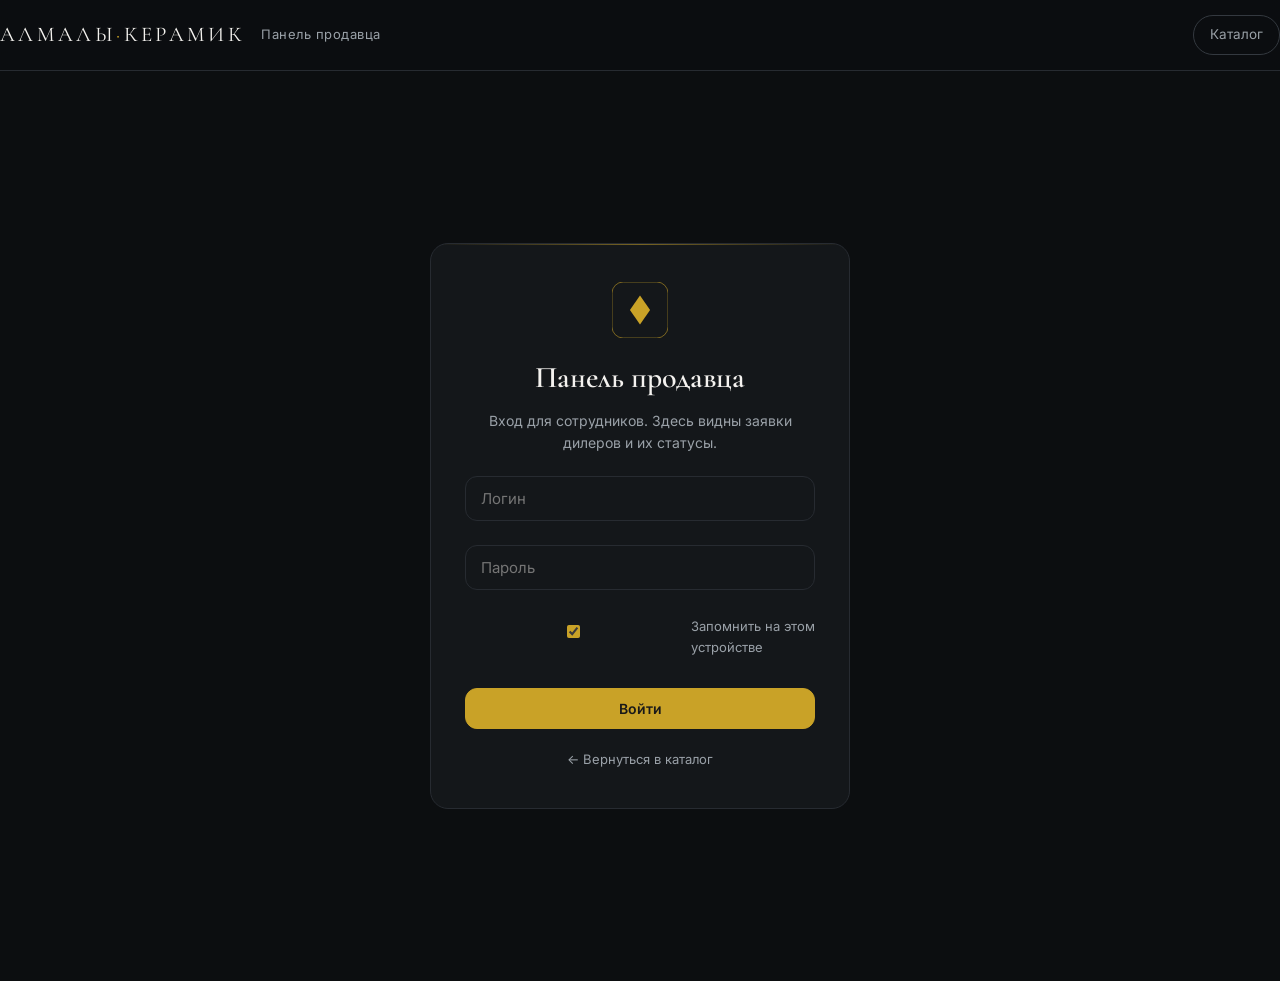
==== docs/admin.html @ 5c3a30c6 "Панель: обработчики регистрируются один раз — двойное срабатывание кнопок редактора устранено" ====
<!doctype html>
<html lang="ru">
<meta charset="utf-8">
<meta name="viewport" content="width=device-width,initial-scale=1">
<title>Панель продавца — Алмалы-Керамик</title>
<link rel="icon" href="data:image/svg+xml,<svg xmlns='http://www.w3.org/2000/svg' viewBox='0 0 100 100'><rect width='100' height='100' rx='18' fill='%230c0e10'/><path d='M50 20 66 50 50 80 34 50z' fill='%23c9a227'/></svg>">
<link rel="preconnect" href="https://fonts.googleapis.com">
<link rel="preconnect" href="https://fonts.gstatic.com" crossorigin>
<link href="https://fonts.googleapis.com/css2?family=Cormorant+Garamond:wght@500;600&family=Inter:wght@400;500;600&display=swap" rel="stylesheet">
<link rel="stylesheet" href="style.css?v=2608222123">

<header><div class="wrap head">
  <a class="logo" href="index.html">Алмалы<span>·</span>Керамик</a>
  <span class="sub">Панель продавца</span>
  <span class="right">
    <a class="navlink" href="index.html">Каталог</a>
    <span class="navlink who" id="who" hidden></span>
    <button class="navlink" id="refresh" hidden>Обновить</button>
    <button class="navlink" id="clearjournal" hidden>Очистить журнал</button>
    <button class="navlink" id="logout" hidden>Выйти</button>
  </span>
</div></header>

<section class="gate" id="gate">
  <div class="gate-card">
    <svg class="gate-mark" viewBox="0 0 100 100" aria-hidden="true">
      <rect width="100" height="100" rx="20" fill="#14171a" stroke="#c9a227"></rect>
      <path d="M50 24 68 50 50 76 32 50z" fill="#c9a227"></path></svg>
    <h1>Панель продавца</h1>
    <p class="lead" id="gate-note">Вход для сотрудников. Здесь видны заявки дилеров и их статусы.</p>
    <form id="login-form" autocomplete="on">
      <input id="user" placeholder="Логин" autocomplete="username">
      <input id="pass" type="password" placeholder="Пароль" autocomplete="current-password">
      <label class="remember"><input type="checkbox" id="remember" checked> Запомнить на этом устройстве</label>
      <button class="btn primary wide" id="login" type="submit">Войти</button>
    </form>
    <p class="gate-back"><a href="index.html">← Вернуться в каталог</a></p>
  </div>
</section>

<main class="wrap" id="app" hidden>
  <div class="tabs" role="tablist">
    <button class="tab" data-tab="orders" aria-selected="true">Заявки</button>
    <button class="tab" data-tab="editor" aria-selected="false">Редактор каталога</button>
  </div>

  <section id="tab-orders">
  <div class="kpis" id="kpis"></div>
  <p class="lead" id="mode-note"></p>
  <div class="paste-box" id="paste-box" hidden>
    <input id="paste" placeholder="Вставьте ссылку на заявку из WhatsApp — она добавится в журнал">
    <button class="btn" id="paste-btn">Добавить</button>
  </div>

  <div class="tools">
    <input type="search" id="q" placeholder="Поиск: заказчик, телефон, артикул, номер" aria-label="Поиск">
    <div class="chips" id="st" role="group">
      <button class="chip" aria-pressed="true" data-v="">Все</button>
      <button class="chip" data-v="new">Новые</button>
      <button class="chip" data-v="work">В работе</button>
      <button class="chip" data-v="done">Отгружены</button>
      <button class="chip" data-v="cancel">Отменены</button>
    </div>
    <button class="btn" id="csv">Выгрузить CSV</button>
    <span class="count" id="count"></span>
  </div>

  <div class="orders" id="orders"></div>
  </section>

  <section id="tab-editor" hidden>
    <div class="gate" id="ed-gate" style="min-height:auto;padding:30px 0">
      <div class="gate-card">
        <h1 style="font-size:24px">Редактор каталога</h1>
        <p class="lead">Фотографии портала лежат в его собственном репозитории. Чтобы их менять,
          нужен GitHub-токен с правом записи в <b>almaly-dealers</b>. Он сохранится в этом браузере.</p>
        <form onsubmit="return false" autocomplete="off">
          <input type="password" id="ed-token" placeholder="ghp_… или github_pat_…" autocomplete="off">
          <button class="btn primary wide" id="ed-login" type="submit">Открыть редактор</button>
        </form>
        <p class="gate-back"><a href="https://github.com/settings/tokens/new?scopes=repo&description=Almaly%20dealers%20editor"
           target="_blank">Создать токен →</a></p>
      </div>
    </div>

    <div class="layout" id="ed-app" hidden>
      <aside class="side-list">
        <input type="search" id="ed-q" placeholder="Поиск модели или артикула" aria-label="Поиск">
        <div class="side-scroll" id="ed-list"></div>
      </aside>
      <div class="work" id="ed-work"></div>
    </div>
  </section>
</main>

<div id="sheet"></div>
<div id="toast"></div>
<script src="config.js?v=2608222123"></script>
<script src="dnd.js?v=2608222123"></script>
<script src="admin.js?v=2608222123"></script>
<script src="editor.js?v=2608222123"></script>
---- docs/style.css ----
:root{
  --bg:#0c0e10; --panel:#14171a; --panel2:#191d21; --line:#272b31; --line2:#343940;
  --tx:#f4f2ef; --dim:#9aa1a8; --accent:#c9a227; --accent-soft:rgba(201,162,39,.14);
  --ok:#84cf98; --radius:18px; --max:1280px;
  --gold-line:linear-gradient(90deg,transparent,rgba(201,162,39,.55),transparent);
  --serif:"Cormorant Garamond",Georgia,serif;
  --sans:"Inter",-apple-system,BlinkMacSystemFont,"Segoe UI",Roboto,Arial,sans-serif;
}
*{box-sizing:border-box}
[hidden]{display:none!important}
body{margin:0;background:var(--bg);color:var(--tx);font:16px/1.6 var(--sans);-webkit-font-smoothing:antialiased}
a{color:inherit;text-decoration:none}
img{max-width:100%;display:block}
h1,h2,h3{font-family:var(--serif);font-weight:600}
.wrap{max-width:var(--max);margin:0 auto;padding:0 24px}
:focus-visible{outline:2px solid var(--accent);outline-offset:3px;border-radius:6px}

header{position:sticky;top:0;z-index:20;background:rgba(12,14,16,.88);
  backdrop-filter:saturate(140%) blur(12px);border-bottom:1px solid var(--line)}
.head{display:flex;align-items:center;gap:16px;padding:15px 0}
.logo{font-family:var(--serif);font-size:21px;letter-spacing:.16em;text-transform:uppercase}
.logo span{color:var(--accent)}
.head .sub{color:var(--dim);font-size:13px;letter-spacing:.04em}
.head .right{margin-left:auto;display:flex;gap:10px;align-items:center}
.navlink{border:1px solid var(--line2);border-radius:999px;padding:8px 16px;font-size:13.5px;color:var(--dim);transition:.2s}
.navlink:hover{border-color:var(--accent);color:var(--accent);background:var(--accent-soft)}
.navlink.cart{border-color:var(--accent);color:var(--accent)}
.navlink.cart b{color:#191919;background:var(--accent);border-radius:999px;padding:1px 8px;margin-left:7px;font-size:12px}

.hero{position:relative;min-height:min(52vh,430px);display:flex;align-items:flex-end;
  background:#0c0e10 url("assets/hero.jpg") center/cover no-repeat;border-bottom:1px solid var(--line)}
.hero::after{content:"";position:absolute;inset:0;
  background:linear-gradient(90deg,rgba(10,12,14,.93) 0%,rgba(10,12,14,.7) 48%,rgba(10,12,14,.2) 100%),
             linear-gradient(0deg,rgba(10,12,14,.95) 0%,rgba(10,12,14,0) 60%)}
.hero-in{position:relative;z-index:1;width:100%;max-width:var(--max);margin:0 auto;padding:58px 24px 40px}
.eyebrow{color:var(--accent);font-size:12px;letter-spacing:.28em;text-transform:uppercase;margin:0 0 12px}
.hero h1{margin:0 0 12px;font-size:clamp(34px,5.4vw,58px);line-height:1.06}
.hero p{margin:0;color:#d6d3ce;max-width:56ch;font-size:17px}
.hero-cta{display:flex;gap:12px;flex-wrap:wrap;margin-top:26px}
.hero-stats{display:flex;gap:34px;flex-wrap:wrap;margin-top:30px;padding-top:22px;
  border-top:1px solid rgba(255,255,255,.12)}
.hero-stats div{display:flex;flex-direction:column}
.hero-stats b{font-family:var(--serif);font-size:27px;line-height:1.1}
.hero-stats span{color:var(--dim);font-size:11.5px;letter-spacing:.16em;text-transform:uppercase}

.tools{position:sticky;top:60px;z-index:15;display:flex;flex-wrap:wrap;gap:10px;align-items:center;
  padding:18px 0;background:linear-gradient(180deg,var(--bg) 78%,rgba(12,14,16,0))}
input,select,textarea{background:var(--panel);border:1px solid var(--line);color:var(--tx);
  padding:12px 15px;border-radius:12px;font:15px var(--sans)}
input[type=search]{flex:1;min-width:220px}
.chips{display:flex;gap:6px;background:var(--panel);border:1px solid var(--line);border-radius:12px;padding:4px}
.chip{border:0;background:none;color:var(--dim);font:14px var(--sans);padding:8px 14px;border-radius:9px;cursor:pointer}
.chip[aria-pressed=true]{background:var(--accent);color:#171717;font-weight:600}
.count{color:var(--dim);font-size:13px;margin-left:auto}

.grid{display:grid;gap:22px;grid-template-columns:repeat(auto-fill,minmax(260px,1fr));padding:6px 0 70px}
.card{background:var(--panel);border:1px solid var(--line);border-radius:var(--radius);overflow:hidden;
  display:flex;flex-direction:column;transition:.25s}
.card:hover{transform:translateY(-4px);border-color:var(--line2);box-shadow:0 18px 40px rgba(0,0,0,.45)}
.ph{aspect-ratio:3/4;overflow:hidden;display:flex;align-items:center;justify-content:center;color:#5f666d;
  font-size:12px;letter-spacing:.14em;text-transform:uppercase;
  background:radial-gradient(120% 90% at 50% 0%,#1b1f23 0%,#101316 70%)}
.ph{position:relative}
.ph img{width:100%;height:100%;object-fit:cover;transition:transform .5s}
.card:hover .ph img{transform:scale(1.06)}
.ph::after{content:"Открыть и заказать";position:absolute;inset:auto 0 0 0;padding:14px;text-align:center;
  font-size:13px;letter-spacing:.06em;color:#fff;background:linear-gradient(0deg,rgba(10,12,14,.92),transparent);
  opacity:0;transform:translateY(8px);transition:.25s}
.card:hover .ph::after{opacity:1;transform:none}
.badge-new{position:absolute;top:12px;left:12px;z-index:2;background:var(--accent);color:#191919;
  font-size:10.5px;font-weight:700;letter-spacing:.12em;text-transform:uppercase;padding:4px 10px;border-radius:999px}
.card .b{padding:16px 18px 18px;display:flex;flex-direction:column;gap:8px;flex:1}
.card h3{margin:0;font-size:21px;line-height:1.2}
.tag.new{border-color:var(--accent);color:var(--accent);background:var(--accent-soft);
  font-size:10.5px;letter-spacing:.1em;text-transform:uppercase}
.art{font-family:ui-monospace,Menlo,monospace;font-size:11.5px;color:var(--accent);letter-spacing:.06em}
.meta{color:var(--dim);font-size:12.5px;display:flex;gap:7px;flex-wrap:wrap}
.tag{border:1px solid var(--line2);border-radius:999px;padding:3px 10px}
.stock{display:flex;gap:14px;flex-wrap:wrap;margin-top:auto;padding-top:12px;border-top:1px solid var(--line);
  color:var(--dim);font-size:12px}
.stock b{font-weight:600}.ok{color:var(--ok)}.off{color:#6f757c}

.btn{background:var(--panel2);border:1px solid var(--line2);color:var(--tx);padding:11px 17px;border-radius:12px;
  font:14px var(--sans);cursor:pointer;transition:.2s;display:inline-flex;align-items:center;gap:8px}
.btn:hover:not(:disabled){border-color:var(--accent);color:var(--accent)}
.btn.primary{background:var(--accent);border-color:var(--accent);color:#191919;font-weight:600}
.btn.primary:hover:not(:disabled){background:#d8ae2c;color:#191919}
.btn:disabled{opacity:.45;cursor:default}

/* карточка плитки */
.back{display:inline-block;color:var(--dim);font-size:13.5px;padding:24px 0 10px}
.tile{display:grid;gap:34px;grid-template-columns:minmax(0,1.5fr) minmax(300px,1fr);align-items:start;padding-bottom:70px}
@media(max-width:880px){.tile{grid-template-columns:1fr}}
.main-ph{background:var(--panel);border:1px solid var(--line);border-radius:var(--radius);overflow:hidden}
.main-ph img{width:100%;aspect-ratio:4/3;object-fit:contain;background:#101316}
.thumbs{display:grid;grid-template-columns:repeat(auto-fill,minmax(78px,1fr));gap:10px;margin-top:12px}
.thumbs img{aspect-ratio:1;object-fit:cover;border-radius:10px;border:2px solid transparent;cursor:pointer;opacity:.72}
.thumbs img[aria-current=true]{border-color:var(--accent);opacity:1}
.side{position:sticky;top:88px}
.tile h1{margin:0 0 4px;font-size:clamp(28px,4vw,42px)}
.h2{font-family:var(--sans);font-size:11.5px;letter-spacing:.2em;text-transform:uppercase;color:var(--dim);
  margin:26px 0 2px;font-weight:600}
.spec{width:100%;border-collapse:collapse;margin:12px 0 0}
.spec th,.spec td{text-align:left;padding:10px 0;border-bottom:1px solid var(--line);font-size:14.5px}
.spec th{color:var(--dim);font-weight:400;width:48%}
.add{margin-top:24px;background:var(--panel2);border:1px solid var(--line2);border-radius:var(--radius);
  padding:20px;position:relative;overflow:hidden}
.add::before{content:"";position:absolute;inset:0 0 auto 0;height:1px;background:var(--gold-line)}
.add .h3{margin:0 0 14px;font-family:var(--sans);font-size:11.5px;letter-spacing:.2em;text-transform:uppercase;
  color:var(--dim);font-weight:600}
.add .row{display:flex;gap:10px;flex-wrap:wrap;align-items:flex-end}
.field{display:flex;flex-direction:column;gap:6px;flex:1;min-width:130px}
.field label{color:var(--dim);font-size:12px;letter-spacing:.08em;text-transform:uppercase}
.field input,.field select{width:100%}
.calc{color:var(--dim);font-size:13px;margin:12px 0 0}
.calc b{color:var(--tx)}

/* бланк заказа */
.form-grid{display:grid;gap:16px;grid-template-columns:repeat(auto-fit,minmax(230px,1fr))}
.block{background:var(--panel);border:1px solid var(--line);border-radius:var(--radius);padding:24px 26px;
  margin-bottom:20px;position:relative;overflow:hidden}
.block::before{content:"";position:absolute;inset:0 0 auto 0;height:1px;background:var(--gold-line)}
.block h2{margin:0 0 4px;font-size:25px;display:flex;align-items:center;gap:12px}
.block h2 i{font-style:normal;font-family:var(--sans);font-size:12px;font-weight:600;letter-spacing:.1em;
  color:var(--accent);border:1px solid var(--accent);border-radius:999px;width:26px;height:26px;
  display:inline-flex;align-items:center;justify-content:center}
.block .lead{color:var(--dim);font-size:13.5px;margin:0 0 18px}
.items{width:100%;border-collapse:collapse}
.items th{text-align:left;color:var(--dim);font-size:11.5px;letter-spacing:.12em;text-transform:uppercase;
  padding:0 10px 10px 0;font-weight:600}
.items td{padding:12px 10px 12px 0;border-top:1px solid var(--line);font-size:14.5px;vertical-align:middle}
.items tfoot td{border-top:2px solid var(--line2);font-weight:600}
.items .thumb{width:54px;height:54px;object-fit:cover;border-radius:9px}
.items input,.items select{padding:8px 10px;font-size:14px}
.items .qty{width:92px}
.rm{background:none;border:0;color:var(--dim);font-size:17px;cursor:pointer;padding:4px 8px}
.rm:hover{color:#e88}
.empty{color:var(--dim);text-align:center;padding:40px 0}
.summary{display:flex;gap:26px;flex-wrap:wrap;align-items:center;background:var(--panel2);
  border:1px solid var(--line2);border-radius:var(--radius);padding:18px 24px;margin-bottom:20px}
.summary div{display:flex;flex-direction:column}
.summary b{font-family:var(--serif);font-size:26px;line-height:1.1}
.summary span{color:var(--dim);font-size:11.5px;letter-spacing:.14em;text-transform:uppercase}
.actions{display:flex;gap:12px;flex-wrap:wrap;margin:24px 0 60px}
.note{color:var(--dim);font-size:13px;margin:10px 0 0}
.req{color:var(--accent)}
.err{border-color:#8c4a4a!important}

/* печатный бланк */
.sheet{background:#fff;color:#111;border-radius:12px;padding:34px 38px;margin-bottom:24px;
  font:13.5px/1.5 var(--sans)}
.sheet h1{font-family:var(--serif);font-size:26px;margin:0}
.sheet .top{display:flex;justify-content:space-between;gap:20px;border-bottom:2px solid #111;
  padding-bottom:16px;margin-bottom:20px;align-items:flex-start}
.sheet .mark{display:flex;gap:12px;align-items:center}
.sheet .mark svg{width:38px;height:38px;flex:none}
.sheet .company{font-size:12px;color:#555;line-height:1.5}
.sheet .no{text-align:right;font-size:12px;color:#555}
.sheet .no b{display:block;font-size:19px;color:#111;font-family:var(--serif)}
.sheet .pairs{display:grid;grid-template-columns:repeat(2,1fr);gap:8px 28px;margin-bottom:20px}
.sheet .pair{display:flex;gap:8px;border-bottom:1px dotted #bbb;padding-bottom:5px;font-size:13px}
.sheet .pair span{color:#666;min-width:132px}
.sheet table{width:100%;border-collapse:collapse;margin-bottom:16px}
.sheet th,.sheet td{border:1px solid #bbb;padding:7px 9px;font-size:12.5px;text-align:left}
.sheet th{background:#f2efe9;font-weight:600}
.sheet td.num,.sheet th.num{text-align:right;white-space:nowrap}
.sheet tfoot td{font-weight:700;background:#faf8f4}
.sheet .signs{display:flex;gap:40px;margin-top:34px;font-size:12.5px;color:#555}
.sheet .signs div{flex:1;border-top:1px solid #999;padding-top:6px}
.sheet .foot{margin-top:22px;font-size:11px;color:#777}

.steps{display:grid;gap:18px;grid-template-columns:repeat(auto-fit,minmax(230px,1fr));padding:36px 0 6px}
.step{background:var(--panel);border:1px solid var(--line);border-radius:var(--radius);padding:22px 24px;
  position:relative;overflow:hidden}
.step::before{content:"";position:absolute;inset:0 0 auto 0;height:1px;background:var(--gold-line)}
.step b{display:block;font-family:var(--serif);font-size:34px;color:var(--accent);line-height:1;margin-bottom:10px}
.step h3{margin:0 0 6px;font-size:20px}
.step p{margin:0;color:var(--dim);font-size:14px}
.section-title{display:flex;align-items:center;gap:16px;margin:46px 0 4px}
.section-title h2{margin:0;font-size:30px;white-space:nowrap}
.section-title::after{content:"";flex:1;height:1px;background:var(--gold-line)}

footer{border-top:1px solid var(--line);color:var(--dim);font-size:13px;padding:28px 0 46px}
.foot{display:flex;gap:16px;flex-wrap:wrap;align-items:center}
#toast{position:fixed;left:50%;bottom:26px;transform:translateX(-50%);background:#1b1f23;border:1px solid var(--line2);
  border-radius:12px;padding:12px 20px;font-size:14px;z-index:60;display:none;box-shadow:0 14px 34px rgba(0,0,0,.5)}

@media(max-width:640px){
  .head .sub{display:none}.logo{font-size:17px;letter-spacing:.1em}.wrap{padding:0 16px}
  .hero-in{padding:44px 16px 30px}.sheet{padding:22px 18px}
  .items thead{display:none}
  .items td{display:block;border:0;padding:4px 0}
  .items tr{display:block;border-top:1px solid var(--line);padding:14px 0}
  .items tfoot td{display:block}
}
@media print{
  body{background:#fff}
  header,footer,.tools,.actions,.block,.note,#toast{display:none!important}
  .sheet{border-radius:0;padding:0;margin:0;font-size:12px}
  .wrap{padding:0;max-width:none}
  @page{size:A4;margin:14mm}
}

/* ---------- оформление заявки ---------- */
.page-title{font-size:clamp(30px,4vw,44px);margin:6px 0 6px}
.lead{color:var(--dim);font-size:14px;margin:0 0 18px;max-width:70ch}
.steps-line{display:flex;gap:10px;flex-wrap:wrap;align-items:center;padding:26px 0 4px;
  color:var(--dim);font-size:12.5px;letter-spacing:.1em;text-transform:uppercase}
.steps-line span{display:flex;align-items:center;gap:10px}
.steps-line span::after{content:"›";color:var(--line2)}
.steps-line span:last-child::after{content:""}
.steps-line .is-done{color:var(--dim)}
.steps-line .is-now{color:var(--accent)}
.btn.big{padding:14px 26px;font-size:15px}
.btn.wide{width:100%;justify-content:center;margin-top:14px}
.btn.ghost{border-color:transparent;color:var(--dim)}
.btn.ghost:hover{color:#e0a1a1;border-color:#7a4141}
.navlink.cart.filled{background:var(--accent);color:#191919;border-color:var(--accent)}
.navlink.cart.filled b{background:#191919;color:var(--accent)}

.calc{margin:14px 0 0;display:flex;flex-direction:column;gap:7px}
.calc-row{display:flex;justify-content:space-between;gap:12px;font-size:13.5px;color:var(--dim);
  border-bottom:1px dashed var(--line);padding-bottom:6px}
.calc-row b{color:var(--tx);font-weight:600}
.calc-note{color:#e0b57a;font-size:12.5px}

.items .thumb.noimg{display:block;background:#101316;border-radius:9px;width:54px;height:54px}
.items .qty{width:110px}
.empty{color:var(--dim);text-align:center;padding:34px 0;display:flex;flex-direction:column;
  align-items:center;gap:16px}

.done{background:var(--panel);border:1px solid var(--accent);border-radius:var(--radius);
  padding:40px 30px;text-align:center;margin:26px 0}
.done-mark{width:64px;height:64px;border-radius:50%;background:var(--accent);color:#191919;
  font-size:32px;font-weight:700;display:flex;align-items:center;justify-content:center;margin:0 auto 18px}
.done h2{margin:0 0 8px;font-size:30px}
.done p{color:var(--dim);margin:0 auto;max-width:52ch}

/* ---------- панель продавца ---------- */
.gate{max-width:520px;margin:80px auto;padding:0 24px;text-align:center}
.gate h1{font-size:36px;margin:0 0 10px}
.gate input{width:100%;margin:0 0 12px}
.kpis{display:grid;gap:14px;grid-template-columns:repeat(auto-fit,minmax(160px,1fr));padding:22px 0 4px}
.kpi{background:var(--panel);border:1px solid var(--line);border-radius:var(--radius);padding:18px 20px}
.kpi.accent{border-color:var(--accent);background:var(--accent-soft)}
.kpi b{display:block;font-family:var(--serif);font-size:32px;line-height:1.1}
.kpi span{color:var(--dim);font-size:11.5px;letter-spacing:.14em;text-transform:uppercase}

.orders{display:flex;flex-direction:column;gap:14px;padding-bottom:60px}
.order{background:var(--panel);border:1px solid var(--line);border-radius:var(--radius);padding:20px 22px}
.order.is-new{border-color:var(--accent)}
.o-hd{display:flex;gap:14px;align-items:center;flex-wrap:wrap}
.o-hd b{font-size:19px;font-family:var(--serif)}
.o-hd .when{color:var(--dim);font-size:12.5px;margin-left:10px}
.o-act{margin-left:auto;display:flex;gap:8px;align-items:center;flex-wrap:wrap}
.o-act select{padding:8px 12px;font-size:13.5px}
.status{border-radius:999px;padding:5px 13px;font-size:12.5px;border:1px solid var(--line2);color:var(--dim)}
.status.s-new{border-color:var(--accent);color:var(--accent);background:var(--accent-soft)}
.status.s-work{border-color:#4d7ea8;color:#8fbede}
.status.s-done{border-color:#3f7a52;color:var(--ok)}
.status.s-cancel{border-color:#7a4141;color:#e0a1a1}
.o-who{display:flex;gap:16px;flex-wrap:wrap;align-items:center;margin-top:14px;padding-top:14px;
  border-top:1px solid var(--line)}
.who-main b{font-size:16px}
.who-main .art{margin-left:10px}
.who-main div{color:var(--dim);font-size:13.5px}
.who-contacts{margin-left:auto;display:flex;gap:8px;flex-wrap:wrap}
.who-contacts .btn{padding:8px 14px;font-size:13px}
.o-terms{display:flex;gap:16px;flex-wrap:wrap;color:var(--dim);font-size:13px;margin-top:10px}
.o-items{width:100%;border-collapse:collapse;margin-top:12px}
.o-items td{padding:8px 10px 8px 0;border-top:1px solid var(--line);font-size:13.5px;color:var(--dim)}
.o-items td:first-child{color:var(--tx)}
.o-items .sum td{border-top:2px solid var(--line2);color:var(--tx);font-weight:600}
.o-note{color:var(--dim);font-size:13px;margin:10px 0 0}

@media(max-width:640px){
  .o-act,.who-contacts{margin-left:0;width:100%}
  .o-items td{display:inline-block;border:0;padding:2px 10px 2px 0}
  .o-items tr{display:block;border-top:1px solid var(--line);padding:8px 0}
  .items td[data-l]::before{content:attr(data-l);display:block;color:var(--dim);font-size:11px;
    letter-spacing:.1em;text-transform:uppercase;margin-bottom:4px}
  .items td[data-l=""]::before{display:none}
}

/* ---------- вход в панель продавца ---------- */
.gate{display:flex;align-items:center;justify-content:center;min-height:calc(100vh - 150px);padding:40px 20px}
.gate-card{background:var(--panel);border:1px solid var(--line);border-radius:var(--radius);
  padding:38px 34px;max-width:420px;width:100%;text-align:center;position:relative;overflow:hidden}
.gate-card::before{content:"";position:absolute;inset:0 0 auto 0;height:1px;background:var(--gold-line)}
.gate-mark{width:56px;height:56px;margin:0 auto 16px;display:block}
.gate-card h1{font-size:30px;margin:0 0 8px}
.gate-card .lead{margin:0 0 22px}
.gate-card form{display:flex;flex-direction:column;gap:12px;text-align:left}
.gate-card input{text-align:left}
.gate-card input[type=text],.gate-card input:not([type]),.gate-card input[type=password]{width:100%}
.remember{display:flex;align-items:center;gap:9px;color:var(--dim);font-size:13px;cursor:pointer;
  text-align:left;margin:2px 0 4px}
.remember input{accent-color:var(--accent)}
.gate-back{margin:20px 0 0;font-size:13px}
.gate-back a{color:var(--dim)}
.gate-back a:hover{color:var(--accent)}
.navlink.who{border-color:var(--accent);color:var(--accent);background:var(--accent-soft);cursor:default}
.paste-box{display:flex;gap:10px;flex-wrap:wrap;margin:4px 0 6px}
.paste-box input{flex:1;min-width:240px}

/* ---------- цифры ровным шрифтом ----------
   В Cormorant цифры старостильные (разной высоты) — номера заявок и счётчики выглядели «прыгающими». */
.kpi b, .summary b, .hero-stats b, .step b, .o-hd b, .sheet .no b, .items b, .o-items b, .calc-row b {
  font-family: var(--sans);
  font-weight: 600;
  letter-spacing: -.01em;
  font-variant-numeric: tabular-nums lining-nums;
}
.kpi b, .summary b, .hero-stats b { font-size: 26px }
.step b { font-size: 26px; color: var(--accent) }
.o-hd b { font-size: 17px }
.sheet .no b { font-size: 17px }

/* ---------- вкладки панели ---------- */
.tabs{display:flex;gap:6px;padding:22px 0 4px;border-bottom:1px solid var(--line);margin-bottom:6px}
.tab{background:none;border:0;border-bottom:2px solid transparent;color:var(--dim);cursor:pointer;
  font:15px var(--sans);padding:10px 14px;margin-bottom:-1px}
.tab:hover{color:var(--tx)}
.tab[aria-selected=true]{color:var(--accent);border-bottom-color:var(--accent);font-weight:600}

/* ---------- редактор каталога ---------- */
.layout{display:grid;grid-template-columns:300px minmax(0,1fr);gap:24px;align-items:start;padding:20px 0 50px}
@media(max-width:900px){.layout{grid-template-columns:1fr;gap:14px}
  .side-list{position:static!important;max-height:44vh}}
.side-list{background:var(--panel);border:1px solid var(--line);border-radius:var(--radius);padding:12px;
  position:sticky;top:84px;max-height:calc(100vh - 120px);display:flex;flex-direction:column;gap:10px}
.side-list input[type=search]{width:100%;min-width:0}
.side-scroll{overflow-y:auto;display:flex;flex-direction:column;gap:4px;margin:-4px;padding:4px}
.item{display:flex;gap:10px;align-items:center;padding:8px;border-radius:10px;cursor:pointer;
  border:1px solid transparent;text-align:left;background:none;color:inherit;font:inherit;width:100%}
.item:hover{background:var(--panel2)}
.item[aria-current=true]{border-color:var(--accent);background:var(--accent-soft)}
.item img,.item .noimg{width:42px;height:42px;border-radius:8px;object-fit:cover;flex:none;background:#101316}
.item .noimg{display:flex;align-items:center;justify-content:center;color:#565c63;font-size:16px}
.item b{display:block;font-weight:500;font-size:14px;line-height:1.25}
.item small{color:var(--dim);font-size:11.5px;font-family:ui-monospace,Menlo,monospace}
.item .cnt{margin-left:auto;color:var(--dim);font-size:12px}

.work{background:var(--panel);border:1px solid var(--line);border-radius:var(--radius);
  padding:22px 24px 26px;min-height:50vh}
.work-hd{display:flex;gap:14px;align-items:flex-start;flex-wrap:wrap;margin-bottom:6px}
.work-hd .right{margin-left:auto}
.shots{display:grid;grid-template-columns:repeat(auto-fill,minmax(150px,1fr));gap:14px;margin-top:20px}
@media(max-width:640px){.shots{grid-template-columns:repeat(auto-fill,minmax(120px,1fr));gap:10px}}
.shot{position:relative;border-radius:12px;overflow:hidden;background:#101316;border:2px solid transparent;
  touch-action:none;cursor:grab;user-select:none;-webkit-user-select:none;transition:border-color .2s}
.shot .img-wrap{position:relative;display:block}
.shot img{width:100%;aspect-ratio:3/4;object-fit:cover;pointer-events:none}
.shot.cover{border-color:var(--accent)}
.shot.dragging{cursor:grabbing;opacity:.9;pointer-events:none;z-index:5;box-shadow:0 16px 36px rgba(0,0,0,.6)}
.shot .num{position:absolute;top:8px;left:8px;background:rgba(12,14,16,.82);border-radius:7px;
  padding:2px 8px;font-size:12px;color:var(--tx)}
.shot.cover .num{background:var(--accent);color:#191919;font-weight:600}
.shot .acts{position:absolute;right:8px;top:8px;display:flex;gap:6px;opacity:0;transition:.2s}
.shot:hover .acts,.shot:focus-within .acts{opacity:1}
@media(hover:none){.shot .acts{opacity:1}}
.icon{width:30px;height:30px;border-radius:8px;border:1px solid var(--line2);background:rgba(12,14,16,.86);
  color:var(--tx);font-size:14px;line-height:1;cursor:pointer;display:flex;align-items:center;justify-content:center}
.icon:hover{border-color:var(--accent);color:var(--accent)}
.shot.gone{opacity:.28}
.drop{order:99;border:2px dashed var(--line2);border-radius:12px;display:flex;flex-direction:column;gap:6px;
  align-items:center;justify-content:center;text-align:center;color:var(--dim);font-size:13px;
  cursor:pointer;padding:16px;aspect-ratio:3/4;transition:.2s}
.drop:hover,.drop.over{border-color:var(--accent);color:var(--accent);background:var(--accent-soft)}
.drop b{font-size:22px;font-weight:400}
.bar{position:sticky;bottom:0;margin-top:22px;padding:14px 0 0;border-top:1px solid var(--line);
  display:flex;gap:10px;align-items:center;flex-wrap:wrap;background:var(--panel)}
.bar .status{color:var(--dim);font-size:13px}
.bar .right{margin-left:auto;display:flex;gap:10px}
.dirty{color:var(--accent)}
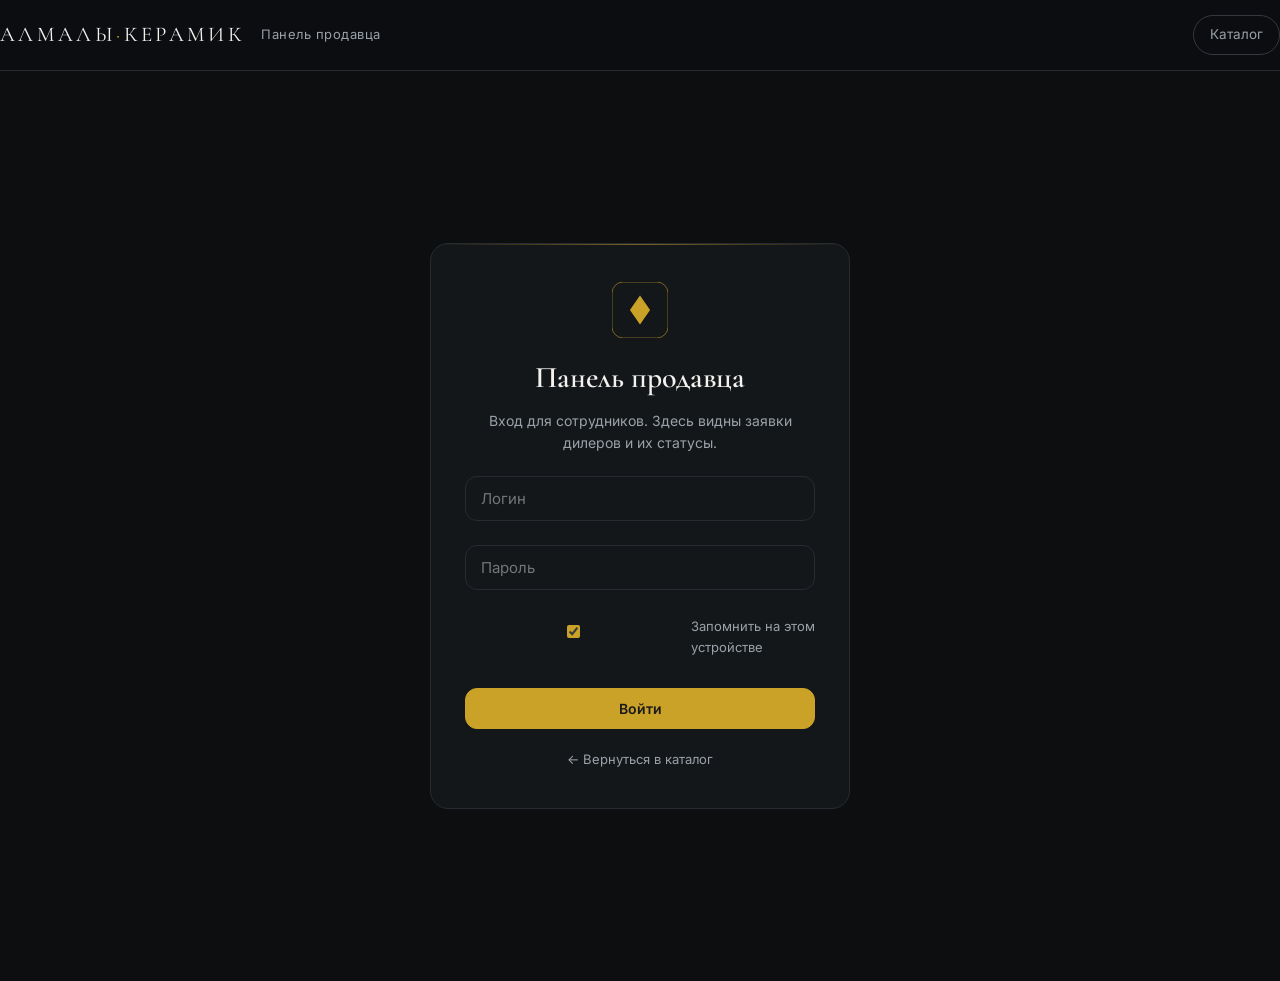
==== commit 36eca3d5: "Не показывать телефон-заглушку, пока не вписаны рабочие контакты" ====
--- a/docs/admin.html
+++ b/docs/admin.html
@@ -7,7 +7,7 @@
 <link rel="preconnect" href="https://fonts.googleapis.com">
 <link rel="preconnect" href="https://fonts.gstatic.com" crossorigin>
 <link href="https://fonts.googleapis.com/css2?family=Cormorant+Garamond:wght@500;600&family=Inter:wght@400;500;600&display=swap" rel="stylesheet">
-<link rel="stylesheet" href="style.css?v=2608222123">
+<link rel="stylesheet" href="style.css?v=2608231555">
 
 <header><div class="wrap head">
   <a class="logo" href="index.html">Алмалы<span>·</span>Керамик</a>
@@ -95,7 +95,7 @@
 
 <div id="sheet"></div>
 <div id="toast"></div>
-<script src="config.js?v=2608222123"></script>
-<script src="dnd.js?v=2608222123"></script>
-<script src="admin.js?v=2608222123"></script>
-<script src="editor.js?v=2608222123"></script>
+<script src="config.js?v=2608231555"></script>
+<script src="dnd.js?v=2608231555"></script>
+<script src="admin.js?v=2608231555"></script>
+<script src="editor.js?v=2608231555"></script>
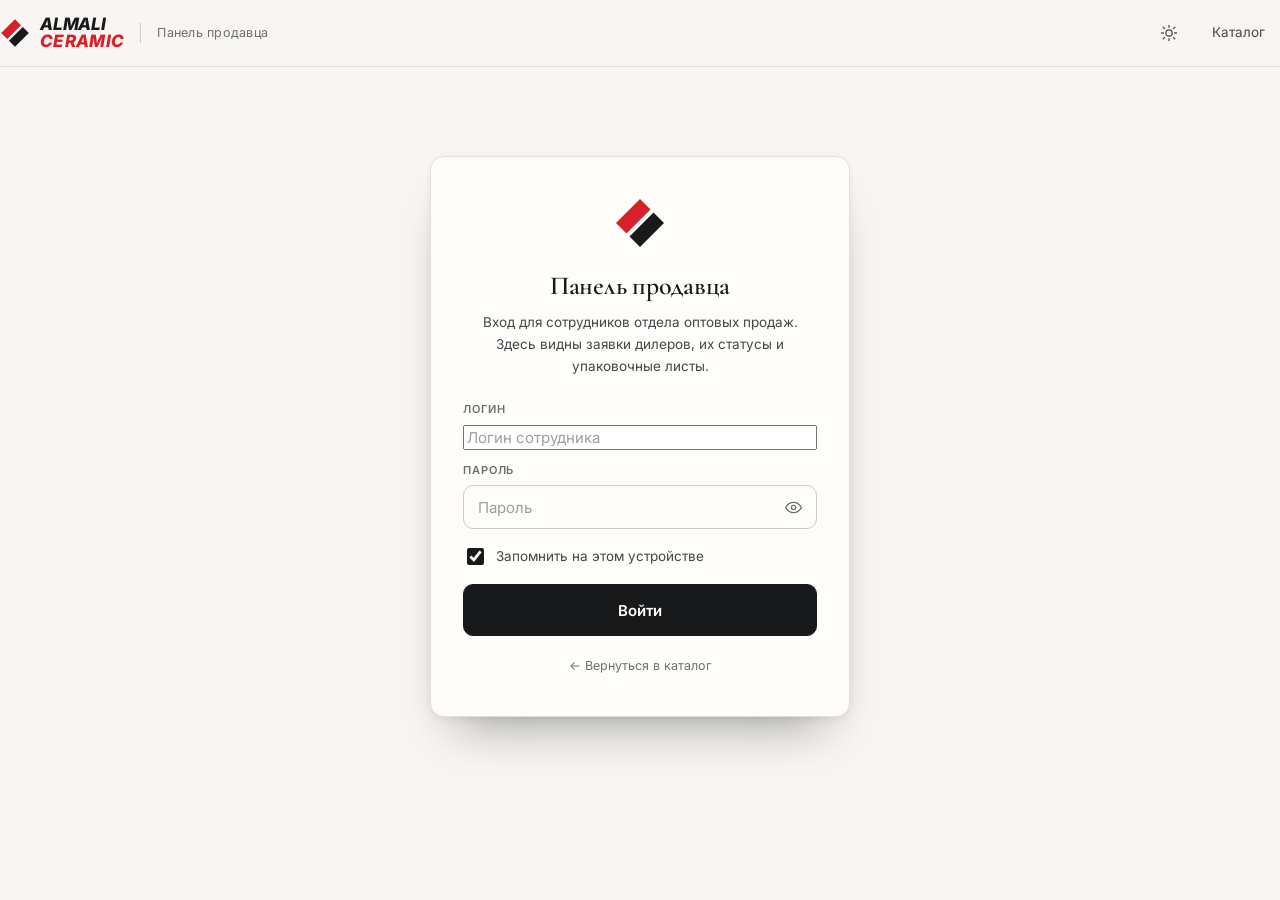
==== commit 01e1a01d: "Портал: новая дизайн-система, логотип ALMALI CERAMIC, тёмная тема - единые токены и компоненты в sty" ====
--- a/docs/admin.html
+++ b/docs/admin.html
@@ -3,89 +3,147 @@
 <meta charset="utf-8">
 <meta name="viewport" content="width=device-width,initial-scale=1">
 <title>Панель продавца — Алмалы-Керамик</title>
-<link rel="icon" href="data:image/svg+xml,<svg xmlns='http://www.w3.org/2000/svg' viewBox='0 0 100 100'><rect width='100' height='100' rx='18' fill='%230c0e10'/><path d='M50 20 66 50 50 80 34 50z' fill='%23c9a227'/></svg>">
+<meta name="robots" content="noindex,nofollow">
+<meta name="theme-color" content="#17191b">
+<link rel="icon" href="data:image/svg+xml,<svg xmlns='http://www.w3.org/2000/svg' viewBox='0 0 104 104'><rect width='104' height='104' rx='16' fill='%23ffffff'/><polygon points='52,4 73,25 25,73 4,52' fill='%23d8202a'/><polygon points='79,31 100,52 52,100 31,79' fill='%2317191b'/></svg>">
 <link rel="preconnect" href="https://fonts.googleapis.com">
 <link rel="preconnect" href="https://fonts.gstatic.com" crossorigin>
-<link href="https://fonts.googleapis.com/css2?family=Cormorant+Garamond:wght@500;600&family=Inter:wght@400;500;600&display=swap" rel="stylesheet">
-<link rel="stylesheet" href="style.css?v=2608231555">
+<link href="https://fonts.googleapis.com/css2?family=Cormorant+Garamond:wght@600&family=Inter:ital,wght@0,400;0,500;0,600;0,700;1,800&display=swap" rel="stylesheet">
+<script>try{var t=localStorage.getItem('almaly_theme');if(t)document.documentElement.dataset.theme=t;else if(matchMedia('(prefers-color-scheme: dark)').matches)document.documentElement.dataset.theme='dark'}catch(e){}</script>
+<link rel="stylesheet" href="style.css?v=2608272252">
 
-<header><div class="wrap head">
-  <a class="logo" href="index.html">Алмалы<span>·</span>Керамик</a>
+<header id="top-bar"><div class="wrap head">
+  <a class="logo" href="index.html" aria-label="Almali Ceramic — Алмалы-Керамик, на главную">
+    <svg class="mark" viewBox="0 0 104 104" aria-hidden="true"><polygon points="52,4 73,25 25,73 4,52" fill="#d8202a"/><polygon points="79,31 100,52 52,100 31,79" fill="#17191b"/></svg>
+    <span class="word"><b>ALMALI</b><i>CERAMIC</i></span></a>
   <span class="sub">Панель продавца</span>
-  <span class="right">
+  <nav class="right" aria-label="Основная навигация">
+    <button class="navlink theme-btn" type="button" aria-pressed="false" aria-label="Включить тёмную тему">
+      <svg class="sun" viewBox="0 0 24 24" aria-hidden="true"><circle cx="12" cy="12" r="4.2"/>
+        <path d="M12 2v2.4M12 19.6V22M4.2 4.2l1.7 1.7M18.1 18.1l1.7 1.7M2 12h2.4M19.6 12H22M4.2 19.8l1.7-1.7M18.1 5.9l1.7-1.7"/></svg>
+      <svg class="moon" viewBox="0 0 24 24" aria-hidden="true"><path d="M20 14.5A8.2 8.2 0 0 1 9.5 4 8.3 8.3 0 1 0 20 14.5z"/></svg>
+    </button>
     <a class="navlink" href="index.html">Каталог</a>
-    <span class="navlink who" id="who" hidden></span>
-    <button class="navlink" id="refresh" hidden>Обновить</button>
-    <button class="navlink" id="clearjournal" hidden>Очистить журнал</button>
-    <button class="navlink" id="logout" hidden>Выйти</button>
-  </span>
+  </nav>
 </div></header>
 
+<!-- ---------- вход ---------- -->
 <section class="gate" id="gate">
   <div class="gate-card">
-    <svg class="gate-mark" viewBox="0 0 100 100" aria-hidden="true">
-      <rect width="100" height="100" rx="20" fill="#14171a" stroke="#c9a227"></rect>
-      <path d="M50 24 68 50 50 76 32 50z" fill="#c9a227"></path></svg>
+    <svg class="gate-mark" viewBox="0 0 104 104" aria-hidden="true">
+      <polygon points="52,4 73,25 25,73 4,52" fill="#d8202a"/>
+      <polygon points="79,31 100,52 52,100 31,79" fill="#17191b"/></svg>
     <h1>Панель продавца</h1>
-    <p class="lead" id="gate-note">Вход для сотрудников. Здесь видны заявки дилеров и их статусы.</p>
+    <p class="lead">Вход для сотрудников отдела оптовых продаж. Здесь видны заявки дилеров,
+      их статусы и упаковочные листы.</p>
+    <div class="note error" id="gate-error" hidden>
+      <svg viewBox="0 0 24 24" fill="none" stroke="currentColor" stroke-width="1.8" aria-hidden="true">
+        <circle cx="12" cy="12" r="9"/><path d="M12 7v6M12 16h.01"/></svg>
+      <span id="gate-error-text"></span>
+    </div>
     <form id="login-form" autocomplete="on">
-      <input id="user" placeholder="Логин" autocomplete="username">
-      <input id="pass" type="password" placeholder="Пароль" autocomplete="current-password">
+      <div class="field"><label for="user">Логин</label>
+        <input id="user" placeholder="Логин сотрудника" autocomplete="username" required></div>
+      <div class="field"><label for="pass">Пароль</label>
+        <span class="pw-wrap">
+          <input id="pass" type="password" placeholder="Пароль" autocomplete="current-password" required>
+          <button class="pw-eye" id="pw-eye" type="button" aria-label="Показать пароль" aria-pressed="false">
+            <svg viewBox="0 0 24 24" width="19" height="19" fill="none" stroke="currentColor" stroke-width="1.7"
+                 aria-hidden="true"><path d="M2 12s3.8-6.5 10-6.5S22 12 22 12s-3.8 6.5-10 6.5S2 12 2 12z"/>
+              <circle cx="12" cy="12" r="2.7"/></svg>
+          </button>
+        </span></div>
       <label class="remember"><input type="checkbox" id="remember" checked> Запомнить на этом устройстве</label>
-      <button class="btn primary wide" id="login" type="submit">Войти</button>
+      <button class="btn primary wide lg" id="login" type="submit">Войти</button>
     </form>
     <p class="gate-back"><a href="index.html">← Вернуться в каталог</a></p>
   </div>
 </section>
 
+<!-- ---------- панель ---------- -->
 <main class="wrap" id="app" hidden>
-  <div class="tabs" role="tablist">
-    <button class="tab" data-tab="orders" aria-selected="true">Заявки</button>
-    <button class="tab" data-tab="editor" aria-selected="false">Редактор каталога</button>
+  <div class="panel-top">
+    <h1>Заявки дилеров</h1>
+    <span class="who-chip" id="who"></span>
+    <span class="upd" id="upd"></span>
+    <div class="right">
+      <button class="btn sm" id="refresh" type="button">Обновить</button>
+      <span class="menu-wrap">
+        <button class="btn sm" id="menu-btn" type="button" aria-haspopup="menu" aria-expanded="false">Ещё ▾</button>
+        <div class="menu" id="menu" role="menu" hidden>
+          <button type="button" id="csv" role="menuitem">Выгрузить CSV</button>
+          <button type="button" id="logout" role="menuitem">Выйти из панели</button>
+          <hr>
+          <button type="button" id="clearjournal" class="danger" role="menuitem" hidden>
+            Очистить журнал этого браузера</button>
+        </div>
+      </span>
+    </div>
   </div>
 
-  <section id="tab-orders">
-  <div class="kpis" id="kpis"></div>
-  <p class="lead" id="mode-note"></p>
-  <div class="paste-box" id="paste-box" hidden>
-    <input id="paste" placeholder="Вставьте ссылку на заявку из WhatsApp — она добавится в журнал">
-    <button class="btn" id="paste-btn">Добавить</button>
+  <div class="tabs" role="tablist">
+    <button class="tab" data-tab="orders" role="tab" aria-selected="true">Заявки</button>
+    <button class="tab" data-tab="editor" role="tab" aria-selected="false">Редактор каталога</button>
   </div>
 
-  <div class="tools">
-    <input type="search" id="q" placeholder="Поиск: заказчик, телефон, артикул, номер" aria-label="Поиск">
-    <div class="chips" id="st" role="group">
-      <button class="chip" aria-pressed="true" data-v="">Все</button>
-      <button class="chip" data-v="new">Новые</button>
-      <button class="chip" data-v="work">В работе</button>
-      <button class="chip" data-v="done">Отгружены</button>
-      <button class="chip" data-v="cancel">Отменены</button>
+  <section id="tab-orders" role="tabpanel">
+    <div class="kpis" id="kpis"></div>
+    <div class="note info" id="mode-note" hidden><span></span></div>
+    <div class="paste-box" id="paste-box" hidden>
+      <input id="paste" placeholder="Ссылка на заявку из WhatsApp — вставьте, и она попадёт в журнал"
+             aria-label="Ссылка на заявку">
+      <button class="btn" id="paste-btn" type="button">Добавить</button>
     </div>
-    <button class="btn" id="csv">Выгрузить CSV</button>
-    <span class="count" id="count"></span>
-  </div>
 
-  <div class="orders" id="orders"></div>
+    <div class="tools">
+      <label class="search">
+        <span class="visually-hidden">Поиск по заявкам</span>
+        <svg viewBox="0 0 24 24" aria-hidden="true"><circle cx="11" cy="11" r="7"/><path d="m20 20-3.5-3.5"/></svg>
+        <input type="search" id="q" placeholder="Заказчик, телефон, артикул или номер заявки" autocomplete="off">
+      </label>
+      <div class="chips" id="st" role="group" aria-label="Статус заявки">
+        <button class="chip" type="button" aria-pressed="true" data-v="">Все</button>
+        <button class="chip" type="button" data-v="new">Новые</button>
+        <button class="chip" type="button" data-v="work">В работе</button>
+        <button class="chip" type="button" data-v="done">Отгружены</button>
+        <button class="chip" type="button" data-v="cancel">Отменены</button>
+      </div>
+      <span class="count" id="count" role="status"></span>
+    </div>
+
+    <div class="orders" id="orders"></div>
   </section>
 
-  <section id="tab-editor" hidden>
-    <div class="gate" id="ed-gate" style="min-height:auto;padding:30px 0">
+  <section id="tab-editor" role="tabpanel" hidden>
+    <div class="gate" id="ed-gate" style="min-height:auto;padding:24px 0">
       <div class="gate-card">
-        <h1 style="font-size:24px">Редактор каталога</h1>
-        <p class="lead">Фотографии портала лежат в его собственном репозитории. Чтобы их менять,
-          нужен GitHub-токен с правом записи в <b>almaly-dealers</b>. Он сохранится в этом браузере.</p>
+        <h2 class="gate-h">Редактор каталога</h2>
+        <p class="lead">Фотографии портала хранятся в его репозитории. Чтобы менять их,
+          нужен персональный токен GitHub с правом записи в <b>almaly-dealers</b>.
+          Токен сохранится только в этом браузере.</p>
         <form onsubmit="return false" autocomplete="off">
-          <input type="password" id="ed-token" placeholder="ghp_… или github_pat_…" autocomplete="off">
-          <button class="btn primary wide" id="ed-login" type="submit">Открыть редактор</button>
+          <div class="field"><label for="ed-token">Токен GitHub</label>
+            <span class="pw-wrap">
+              <input type="password" id="ed-token" placeholder="ghp_… или github_pat_…" autocomplete="off">
+              <button class="pw-eye" id="ed-eye" type="button" aria-label="Показать токен" aria-pressed="false">
+                <svg viewBox="0 0 24 24" width="19" height="19" fill="none" stroke="currentColor" stroke-width="1.7"
+                     aria-hidden="true"><path d="M2 12s3.8-6.5 10-6.5S22 12 22 12s-3.8 6.5-10 6.5S2 12 2 12z"/>
+                  <circle cx="12" cy="12" r="2.7"/></svg>
+              </button>
+            </span></div>
+          <button class="btn primary wide lg" id="ed-login" type="submit">Открыть редактор</button>
         </form>
         <p class="gate-back"><a href="https://github.com/settings/tokens/new?scopes=repo&description=Almaly%20dealers%20editor"
-           target="_blank">Создать токен →</a></p>
+           target="_blank" rel="noopener">Создать токен на GitHub →</a></p>
       </div>
     </div>
 
     <div class="layout" id="ed-app" hidden>
       <aside class="side-list">
-        <input type="search" id="ed-q" placeholder="Поиск модели или артикула" aria-label="Поиск">
+        <label class="search" style="position:relative;display:flex">
+          <span class="visually-hidden">Поиск модели</span>
+          <input type="search" id="ed-q" placeholder="Название или артикул" autocomplete="off">
+        </label>
         <div class="side-scroll" id="ed-list"></div>
       </aside>
       <div class="work" id="ed-work"></div>
@@ -94,8 +152,9 @@
 </main>
 
 <div id="sheet"></div>
-<div id="toast"></div>
-<script src="config.js?v=2608231555"></script>
-<script src="dnd.js?v=2608231555"></script>
-<script src="admin.js?v=2608231555"></script>
-<script src="editor.js?v=2608231555"></script>
+<div id="toast" role="status" aria-live="polite"></div>
+<script src="theme.js?v=2608272252"></script>
+<script src="config.js?v=2608272252"></script>
+<script src="dnd.js?v=2608272252"></script>
+<script src="admin.js?v=2608272252"></script>
+<script src="editor.js?v=2608272252"></script>
--- a/docs/style.css
+++ b/docs/style.css
@@ -1,375 +1,910 @@
+/* ============================================================================
+   Дилерский портал «Алмалы-Керамик» — дизайн-система.
+   Italian contemporary: тёплая бумага, известняк, графит, благородный зелёный,
+   шампань как редкий акцент. Один файл на все страницы, одна пара шрифтов.
+   Шрифты подключаются в HTML (Cormorant Garamond + Inter) — здесь @import нет.
+   ========================================================================== */
+
 :root{
-  --bg:#0c0e10; --panel:#14171a; --panel2:#191d21; --line:#272b31; --line2:#343940;
-  --tx:#f4f2ef; --dim:#9aa1a8; --accent:#c9a227; --accent-soft:rgba(201,162,39,.14);
-  --ok:#84cf98; --radius:18px; --max:1280px;
-  --gold-line:linear-gradient(90deg,transparent,rgba(201,162,39,.55),transparent);
-  --serif:"Cormorant Garamond",Georgia,serif;
-  --sans:"Inter",-apple-system,BlinkMacSystemFont,"Segoe UI",Roboto,Arial,sans-serif;
+  /* — поверхности — */
+  --paper:#f8f6f2;          /* тёплый молочно-белый фон */
+  --stone:#efece6;          /* известняк */
+  --card:#fffdfa;           /* кремовая карточка */
+  --card-2:#f3f1ec;         /* вложенная плашка */
+
+  /* — текст — */
+  --ink:#17191b;            /* глубокий графит из логотипа */
+  --ink-2:#43474a;
+  --muted:#6b7073;          /* контраст к --paper ≥ 4.5:1 */
+
+  /* — линии — */
+  --line:#e4e0d8;
+  --line-2:#cfcabf;
+
+  /* — основной интерфейсный цвет: графит — */
+  --brand:#17191b;
+  --brand-deep:#0d0f10;
+  --on-brand:#ffffff;       /* текст на фирменной «краске» */
+  --ink-surface:#0f1112;    /* всегда тёмная поверхность: герой, итог заявки */
+  --brand-soft:#eeebe5;
+  --brand-line:#cfcabf;
+
+  /* — фирменный красный из логотипа, только акцент — */
+  --accent:#d8202a;
+  --accent-deep:#a8161e;
+  --accent-soft:#fbeceb;
+  --accent-line:#f0c7c5;
+
+  /* — состояния — */
+  --ok:#2b7247;      --ok-soft:#e9f2ec;   /* приглушённый зелёный: только «в наличии» */
+  --warn:#8f6a1c;    --warn-soft:#f9f2e0;
+  --info:#2c5b88;    --info-soft:#e9f0f7;
+  --danger:#b0201f;  --danger-soft:#fbeceb;
+
+  /* — типографика — */
+  --display:"Cormorant Garamond",Georgia,"Times New Roman",serif;
+  --body:"Inter",-apple-system,BlinkMacSystemFont,"Segoe UI",Roboto,Arial,sans-serif;
+  --mono:ui-monospace,SFMono-Regular,Menlo,Consolas,monospace;
+  --t-xs:11px; --t-s:12.5px; --t-sm:13.5px; --t-md:15px; --t-lg:17px;
+  --t-xl:21px; --t-2xl:26px; --t-3xl:clamp(28px,4vw,42px); --t-hero:clamp(34px,5.6vw,62px);
+  --track:.16em;            /* межбуквенный интервал надписей капслоком */
+
+  /* — сетка и размеры — */
+  --s1:4px; --s2:8px; --s3:12px; --s4:16px; --s5:20px; --s6:24px;
+  --s7:32px; --s8:40px; --s9:56px; --s10:72px;
+  --max:1280px; --max-text:72ch;
+  --tap:44px;               /* минимальная высота кликаемого элемента */
+
+  /* — радиусы и тени — */
+  --r-s:10px; --r:14px; --r-l:20px; --r-full:999px;
+  --sh-1:0 1px 2px rgba(23,26,25,.05);
+  --sh-2:0 1px 2px rgba(23,26,25,.05), 0 14px 30px -20px rgba(23,26,25,.4);
+  --sh-3:0 2px 6px rgba(23,26,25,.06), 0 30px 50px -26px rgba(13,15,16,.42);
+
+  /* — уровни интерфейса — */
+  --z-head:30; --z-tools:20; --z-bar:40; --z-sheet:55; --z-toast:70; --z-modal:60;
+
+  /* — движение — */
+  --ease:cubic-bezier(.22,.61,.36,1);
+  --fast:.18s; --mid:.28s; --slow:.5s;
 }
+
+/* ---------- база ---------- */
 *{box-sizing:border-box}
 [hidden]{display:none!important}
-body{margin:0;background:var(--bg);color:var(--tx);font:16px/1.6 var(--sans);-webkit-font-smoothing:antialiased}
+html{scroll-behavior:smooth;-webkit-text-size-adjust:100%}
+body{margin:0;background:var(--paper);color:var(--ink);
+  font:var(--t-md)/1.6 var(--body);-webkit-font-smoothing:antialiased;text-rendering:optimizeLegibility;
+  overflow-x:hidden}
 a{color:inherit;text-decoration:none}
 img{max-width:100%;display:block}
-h1,h2,h3{font-family:var(--serif);font-weight:600}
-.wrap{max-width:var(--max);margin:0 auto;padding:0 24px}
-:focus-visible{outline:2px solid var(--accent);outline-offset:3px;border-radius:6px}
-
-header{position:sticky;top:0;z-index:20;background:rgba(12,14,16,.88);
-  backdrop-filter:saturate(140%) blur(12px);border-bottom:1px solid var(--line)}
-.head{display:flex;align-items:center;gap:16px;padding:15px 0}
-.logo{font-family:var(--serif);font-size:21px;letter-spacing:.16em;text-transform:uppercase}
-.logo span{color:var(--accent)}
-.head .sub{color:var(--dim);font-size:13px;letter-spacing:.04em}
-.head .right{margin-left:auto;display:flex;gap:10px;align-items:center}
-.navlink{border:1px solid var(--line2);border-radius:999px;padding:8px 16px;font-size:13.5px;color:var(--dim);transition:.2s}
-.navlink:hover{border-color:var(--accent);color:var(--accent);background:var(--accent-soft)}
-.navlink.cart{border-color:var(--accent);color:var(--accent)}
-.navlink.cart b{color:#191919;background:var(--accent);border-radius:999px;padding:1px 8px;margin-left:7px;font-size:12px}
-
-.hero{position:relative;min-height:min(52vh,430px);display:flex;align-items:flex-end;
-  background:#0c0e10 url("assets/hero.jpg") center/cover no-repeat;border-bottom:1px solid var(--line)}
+h1,h2,h3,h4{margin:0;text-wrap:balance;font-weight:600;letter-spacing:-.01em}
+p{margin:0}
+:focus-visible{outline:2px solid var(--brand);outline-offset:3px;border-radius:6px}
+input,select,textarea,button{font-family:inherit;font-size:inherit}
+.wrap{max-width:var(--max);margin:0 auto;padding:0 var(--s6);width:100%}
+.num{font-variant-numeric:tabular-nums lining-nums}
+.visually-hidden{position:absolute;width:1px;height:1px;overflow:hidden;clip:rect(0 0 0 0);white-space:nowrap}
+
+/* заголовки-«шрифт витрины» — только крупные, интерфейс живёт на Inter */
+.display{font-family:var(--display);font-weight:600;letter-spacing:0;line-height:1.05}
+.eyebrow{font-size:var(--t-xs);letter-spacing:var(--track);text-transform:uppercase;
+  font-weight:600;color:var(--muted);margin:0}
+.lead{color:var(--ink-2);font-size:var(--t-sm);max-width:var(--max-text);margin:0}
+
+/* ---------- движение ---------- */
+@keyframes rise{from{opacity:0;transform:translateY(14px)}to{opacity:1;transform:none}}
+@keyframes fade{from{opacity:0}to{opacity:1}}
+@keyframes pop{0%{transform:scale(1)}45%{transform:scale(1.16)}100%{transform:scale(1)}}
+@keyframes slideUp{from{opacity:0;transform:translateY(100%)}to{opacity:1;transform:none}}
+@keyframes draw{to{stroke-dashoffset:0}}
+@keyframes shimmer{to{background-position:200% 0}}
+@keyframes spin{to{transform:rotate(360deg)}}
+.rise{animation:rise var(--slow) var(--ease) both}
+.reveal{opacity:0;transform:translateY(16px);transition:opacity .55s var(--ease),transform .55s var(--ease)}
+.reveal.in{opacity:1;transform:none}
+@media (prefers-reduced-motion:reduce){
+  *,*::before,*::after{animation-duration:.001ms!important;animation-iteration-count:1!important;
+    transition-duration:.001ms!important;scroll-behavior:auto!important}
+  .reveal{opacity:1;transform:none}
+}
+
+/* ============================ шапка ====================================== */
+header{position:sticky;top:0;z-index:var(--z-head);background:color-mix(in srgb,var(--paper) 90%,transparent);
+  backdrop-filter:saturate(160%) blur(14px);border-bottom:1px solid var(--line)}
+.head{display:flex;align-items:center;gap:var(--s4);padding:12px 0;min-height:60px}
+/* Логотип: фирменный знак-ромб + начертание ALMALI / CERAMIC */
+.logo{display:flex;align-items:center;gap:10px;line-height:1;white-space:nowrap}
+.logo .mark{width:30px;height:30px;flex:none}
+.logo .word{display:flex;flex-direction:column;gap:1px;font-style:italic;font-weight:800;
+  letter-spacing:-.01em;font-size:17px;line-height:.98}
+.logo .word b{color:var(--ink);font-weight:800}
+.logo .word i{color:var(--accent);font-weight:800;letter-spacing:.02em}
+@media(max-width:520px){.logo .word{font-size:15px}.logo .mark{width:26px;height:26px}}
+.head .sub{color:var(--muted);font-size:var(--t-s);padding-left:var(--s4);
+  border-left:1px solid var(--line-2);letter-spacing:.02em}
+.head .right{margin-left:auto;display:flex;gap:var(--s2);align-items:center}
+.navlink{display:inline-flex;align-items:center;gap:8px;border:1px solid transparent;border-radius:var(--r-full);
+  padding:9px 14px;font-size:var(--t-sm);color:var(--ink-2);background:none;cursor:pointer;
+  transition:color var(--fast) var(--ease),background var(--fast) var(--ease),border-color var(--fast) var(--ease)}
+.navlink:hover{color:var(--brand);background:var(--brand-soft)}
+.navlink[aria-current=page]{color:var(--brand);font-weight:600}
+.navlink.cart{border-color:var(--line-2);color:var(--ink);font-weight:600}
+.navlink.cart b{background:var(--brand-soft);border-radius:var(--r-full);padding:1px 8px;
+  font-variant-numeric:tabular-nums;font-size:var(--t-s)}
+.navlink.cart.filled{background:var(--accent);color:#fff;border-color:var(--accent)}
+.navlink.cart.filled b{background:rgba(255,255,255,.22);color:#fff}
+.navlink.cart.bump b{animation:pop .45s var(--ease)}
+.navlink.who{color:var(--brand);background:var(--brand-soft);cursor:default}
+
+/* ============================ кнопки ===================================== */
+.btn{display:inline-flex;align-items:center;justify-content:center;gap:8px;min-height:var(--tap);
+  background:var(--card);border:1px solid var(--line-2);color:var(--ink);padding:10px 18px;
+  border-radius:var(--r-s);font-size:var(--t-sm);font-weight:500;cursor:pointer;text-align:center;
+  transition:transform var(--fast) var(--ease),box-shadow var(--fast) var(--ease),
+             border-color var(--fast) var(--ease),background var(--fast) var(--ease),color var(--fast) var(--ease)}
+.btn:hover:not(:disabled){border-color:var(--brand);color:var(--brand);box-shadow:var(--sh-1);transform:translateY(-1px)}
+.btn:active:not(:disabled){transform:translateY(0) scale(.99)}
+.btn:disabled,.btn[aria-busy=true]{opacity:.5;cursor:not-allowed;transform:none;box-shadow:none}
+.btn.primary{background:var(--brand);border-color:var(--brand);color:var(--on-brand);font-weight:600}
+.btn.primary:hover:not(:disabled){background:var(--brand-deep);border-color:var(--brand-deep);color:var(--on-brand);
+  box-shadow:0 10px 22px -12px rgba(13,15,16,.7)}
+/* подчёркивание в подвале растёт из левого края */
+.foot a{background-image:linear-gradient(var(--accent),var(--accent));background-size:0 1px;
+  background-position:0 100%;background-repeat:no-repeat;transition:background-size var(--mid) var(--ease)}
+.foot a:hover{background-size:100% 1px}
+/* «Новинка» слегка приподнимается вместе с карточкой */
+.badge-new{transition:transform var(--mid) var(--ease)}
+@media(hover:hover){.card:hover .badge-new{transform:translateY(-2px)}}
+/* строки характеристик и остатков подсвечиваются при наведении */
+.spec tr{transition:background var(--fast) var(--ease)}
+.spec tr:hover{background:var(--card-2)}
+.trust-item svg{transition:transform var(--mid) var(--ease)}
+.trust-item:hover svg{transform:translateY(-2px)}
+.route-step{transition:border-color var(--fast) var(--ease),transform var(--mid) var(--ease)}
+@media(hover:hover){.route-step:hover{border-color:var(--line-2);transform:translateY(-2px)}}
+.btn.ghost{background:none;border-color:transparent;color:var(--muted)}
+.btn.ghost:hover:not(:disabled){color:var(--ink);background:var(--card-2);border-color:transparent}
+.btn.danger{color:var(--danger);border-color:var(--line-2);background:var(--card)}
+.btn.danger:hover:not(:disabled){color:var(--danger);border-color:var(--danger);background:var(--danger-soft)}
+.btn.sm{min-height:36px;padding:7px 12px;font-size:var(--t-s)}
+.btn.lg{min-height:52px;padding:14px 28px;font-size:var(--t-md)}
+.btn.wide{width:100%}
+.btn.on-dark{background:transparent;border-color:rgba(255,255,255,.42);color:#fff}
+.btn.on-dark:hover:not(:disabled){background:rgba(255,255,255,.12);border-color:#fff;color:#fff}
+.btn .spin{width:15px;height:15px;border:2px solid currentColor;border-right-color:transparent;
+  border-radius:50%;animation:spin .7s linear infinite}
+.icon-btn{display:inline-flex;align-items:center;justify-content:center;width:38px;height:38px;
+  border-radius:var(--r-s);border:1px solid var(--line-2);background:var(--card);color:var(--ink-2);
+  cursor:pointer;transition:var(--fast) var(--ease)}
+.icon-btn:hover{border-color:var(--brand);color:var(--brand)}
+.icon-btn.danger:hover{border-color:var(--danger);color:var(--danger);background:var(--danger-soft)}
+
+/* ============================ поля ======================================= */
+input[type=search],input[type=text],input[type=tel],input[type=email],input[type=date],
+input[type=password],input[type=number],select,textarea{
+  background:var(--card);border:1px solid var(--line-2);color:var(--ink);min-height:var(--tap);
+  padding:10px 14px;border-radius:var(--r-s);font-size:var(--t-md);width:100%;
+  transition:border-color var(--fast) var(--ease),box-shadow var(--fast) var(--ease)}
+select{appearance:none;padding-right:36px;cursor:pointer;
+  background-image:url("data:image/svg+xml,%3Csvg xmlns='http://www.w3.org/2000/svg' viewBox='0 0 12 8'%3E%3Cpath d='M1 1.5 6 6.5 11 1.5' fill='none' stroke='%236e7571' stroke-width='1.6' stroke-linecap='round'/%3E%3C/svg%3E");
+  background-repeat:no-repeat;background-position:right 13px center;background-size:11px}
+input:hover:not(:disabled),select:hover{border-color:var(--muted)}
+input:focus,select:focus,textarea:focus{border-color:var(--brand);box-shadow:0 0 0 3px var(--brand-soft);outline:none}
+input::placeholder{color:#9aa19d}
+input[type=number]{font-variant-numeric:tabular-nums}
+.field{display:flex;flex-direction:column;gap:6px;min-width:0}
+.field>label{color:var(--muted);font-size:var(--t-xs);letter-spacing:.08em;text-transform:uppercase;font-weight:600}
+.field .hint{color:var(--muted);font-size:var(--t-s)}
+.field .msg{display:none;color:var(--danger);font-size:var(--t-s);gap:6px;align-items:center}
+.field.invalid .msg{display:flex}
+.field.invalid input,.field.invalid select,input.err{border-color:var(--danger);box-shadow:0 0 0 3px var(--danger-soft)}
+.req{color:var(--danger)}
+.pw-wrap{position:relative;display:flex}
+.pw-wrap input{padding-right:52px}
+.pw-eye{position:absolute;right:4px;top:50%;transform:translateY(-50%);width:40px;height:40px;border:0;
+  background:none;color:var(--muted);cursor:pointer;border-radius:var(--r-s);display:flex;
+  align-items:center;justify-content:center}
+.pw-eye:hover{color:var(--brand)}
+.toggle{display:inline-flex;align-items:center;gap:9px;min-height:var(--tap);background:var(--card);
+  border:1px solid var(--line-2);border-radius:var(--r-s);padding:8px 14px;font-size:var(--t-sm);
+  color:var(--ink-2);cursor:pointer;transition:var(--fast) var(--ease);white-space:nowrap}
+.toggle:hover{border-color:var(--brand);color:var(--brand)}
+.toggle input{accent-color:var(--brand);width:17px;height:17px;margin:0}
+.toggle:has(input:checked){border-color:var(--brand);color:var(--brand);background:var(--brand-soft);font-weight:500}
+
+/* чипы-переключатели */
+.chips{display:flex;gap:2px;background:var(--card);border:1px solid var(--line-2);
+  border-radius:var(--r-s);padding:3px;flex-wrap:wrap}
+.chip{border:0;background:none;color:var(--muted);font-size:var(--t-sm);padding:8px 14px;min-height:38px;
+  border-radius:8px;cursor:pointer;transition:var(--fast) var(--ease);white-space:nowrap}
+.chip:hover{color:var(--ink);background:var(--card-2)}
+.chip[aria-pressed=true]{background:var(--ink);color:var(--paper);font-weight:600}
+
+/* активные фильтры */
+.active-filters{display:flex;gap:var(--s2);flex-wrap:wrap;align-items:center;padding:0 0 var(--s3)}
+.fchip{display:inline-flex;align-items:center;gap:7px;background:var(--brand-soft);color:var(--brand);
+  border:1px solid var(--brand-line);border-radius:var(--r-full);padding:5px 6px 5px 13px;
+  font-size:var(--t-s);font-weight:500}
+.fchip button{border:0;background:rgba(255,255,255,.7);color:var(--brand);width:22px;height:22px;
+  border-radius:50%;cursor:pointer;font-size:13px;line-height:1;display:flex;align-items:center;justify-content:center}
+.fchip button:hover{background:var(--brand);color:#fff}
+.link-btn{background:none;border:0;color:var(--muted);font-size:var(--t-s);cursor:pointer;
+  text-decoration:underline;text-underline-offset:3px;padding:6px 4px}
+.link-btn:hover{color:var(--brand)}
+
+/* статусы и плашки */
+.status{display:inline-flex;align-items:center;gap:6px;border-radius:var(--r-full);padding:4px 12px;
+  font-size:var(--t-s);font-weight:600;border:1px solid var(--line-2);color:var(--muted);background:var(--card-2);
+  white-space:nowrap}
+.status::before{content:"";width:7px;height:7px;border-radius:50%;background:currentColor;flex:none}
+.status.s-new{border-color:var(--accent-line);color:var(--accent-deep);background:var(--accent-soft)}
+.status.s-work{border-color:#c3d3e4;color:var(--info);background:var(--info-soft)}
+.status.s-done{border-color:var(--line-2);color:var(--ink);background:var(--card-2)}
+.status.s-cancel{border-color:var(--line-2);color:var(--ink-2);background:var(--card-2)}
+.tag{display:inline-flex;align-items:center;border:1px solid var(--line-2);border-radius:var(--r-full);
+  padding:3px 11px;font-size:var(--t-s);color:var(--ink-2);white-space:nowrap}
+.tag.new{border-color:var(--accent-line);color:var(--accent-deep);background:var(--accent-soft);font-weight:600}
+.art{font-family:var(--mono);font-size:var(--t-s);color:var(--muted);letter-spacing:.03em}
+
+/* информационные плашки */
+.note{display:flex;gap:10px;align-items:flex-start;border-radius:var(--r-s);padding:12px 14px;
+  font-size:var(--t-sm);line-height:1.5;border:1px solid var(--line-2);background:var(--card-2);color:var(--ink-2)}
+.note b{font-weight:600}
+.note.info{background:var(--info-soft);border-color:#c3d3e4;color:#204b73}
+.note.warn{background:var(--warn-soft);border-color:#e3d2a6;color:var(--warn)}
+.note.ok{background:var(--ok-soft);border-color:#c2ddcd;color:var(--ok)}
+.note.error{background:var(--danger-soft);border-color:#e5c4c0;color:var(--danger)}
+.note svg{width:18px;height:18px;flex:none;margin-top:1px}
+
+/* пустые состояния и скелетоны */
+.empty{display:flex;flex-direction:column;align-items:center;gap:var(--s4);text-align:center;
+  color:var(--muted);padding:var(--s9) var(--s5);background:var(--card);border:1px dashed var(--line-2);
+  border-radius:var(--r)}
+.empty h3{font-size:var(--t-lg);color:var(--ink)}
+.empty p{max-width:46ch;font-size:var(--t-sm)}
+.skeleton{background:linear-gradient(100deg,var(--card-2) 30%,#fbf9f5 50%,var(--card-2) 70%);
+  background-size:200% 100%;animation:shimmer 1.3s linear infinite;border-radius:var(--r-s)}
+.sk-card{background:var(--card);border:1px solid var(--line);border-radius:var(--r);overflow:hidden}
+.sk-card .sk-ph{aspect-ratio:4/5}
+.sk-card .sk-b{padding:var(--s4);display:flex;flex-direction:column;gap:10px}
+.sk-line{height:12px;border-radius:6px}
+
+/* ============================ герой ====================================== */
+.hero{position:relative;overflow:hidden;background:var(--ink-surface);color:#f6f3ec}
+.hero::before{content:"";position:absolute;inset:0;background:url("assets/hero.jpg") center 34%/cover no-repeat;
+  opacity:.72;filter:saturate(.88) contrast(1.02);animation:heroZoom 26s var(--ease) both}
+@keyframes heroZoom{from{transform:scale(1.06)}to{transform:scale(1)}}
 .hero::after{content:"";position:absolute;inset:0;
-  background:linear-gradient(90deg,rgba(10,12,14,.93) 0%,rgba(10,12,14,.7) 48%,rgba(10,12,14,.2) 100%),
-             linear-gradient(0deg,rgba(10,12,14,.95) 0%,rgba(10,12,14,0) 60%)}
-.hero-in{position:relative;z-index:1;width:100%;max-width:var(--max);margin:0 auto;padding:58px 24px 40px}
-.eyebrow{color:var(--accent);font-size:12px;letter-spacing:.28em;text-transform:uppercase;margin:0 0 12px}
-.hero h1{margin:0 0 12px;font-size:clamp(34px,5.4vw,58px);line-height:1.06}
-.hero p{margin:0;color:#d6d3ce;max-width:56ch;font-size:17px}
-.hero-cta{display:flex;gap:12px;flex-wrap:wrap;margin-top:26px}
-.hero-stats{display:flex;gap:34px;flex-wrap:wrap;margin-top:30px;padding-top:22px;
-  border-top:1px solid rgba(255,255,255,.12)}
-.hero-stats div{display:flex;flex-direction:column}
-.hero-stats b{font-family:var(--serif);font-size:27px;line-height:1.1}
-.hero-stats span{color:var(--dim);font-size:11.5px;letter-spacing:.16em;text-transform:uppercase}
-
-.tools{position:sticky;top:60px;z-index:15;display:flex;flex-wrap:wrap;gap:10px;align-items:center;
-  padding:18px 0;background:linear-gradient(180deg,var(--bg) 78%,rgba(12,14,16,0))}
-input,select,textarea{background:var(--panel);border:1px solid var(--line);color:var(--tx);
-  padding:12px 15px;border-radius:12px;font:15px var(--sans)}
-input[type=search]{flex:1;min-width:220px}
-.chips{display:flex;gap:6px;background:var(--panel);border:1px solid var(--line);border-radius:12px;padding:4px}
-.chip{border:0;background:none;color:var(--dim);font:14px var(--sans);padding:8px 14px;border-radius:9px;cursor:pointer}
-.chip[aria-pressed=true]{background:var(--accent);color:#171717;font-weight:600}
-.count{color:var(--dim);font-size:13px;margin-left:auto}
-
-.grid{display:grid;gap:22px;grid-template-columns:repeat(auto-fill,minmax(260px,1fr));padding:6px 0 70px}
-.card{background:var(--panel);border:1px solid var(--line);border-radius:var(--radius);overflow:hidden;
-  display:flex;flex-direction:column;transition:.25s}
-.card:hover{transform:translateY(-4px);border-color:var(--line2);box-shadow:0 18px 40px rgba(0,0,0,.45)}
-.ph{aspect-ratio:3/4;overflow:hidden;display:flex;align-items:center;justify-content:center;color:#5f666d;
-  font-size:12px;letter-spacing:.14em;text-transform:uppercase;
-  background:radial-gradient(120% 90% at 50% 0%,#1b1f23 0%,#101316 70%)}
-.ph{position:relative}
-.ph img{width:100%;height:100%;object-fit:cover;transition:transform .5s}
-.card:hover .ph img{transform:scale(1.06)}
-.ph::after{content:"Открыть и заказать";position:absolute;inset:auto 0 0 0;padding:14px;text-align:center;
-  font-size:13px;letter-spacing:.06em;color:#fff;background:linear-gradient(0deg,rgba(10,12,14,.92),transparent);
-  opacity:0;transform:translateY(8px);transition:.25s}
-.card:hover .ph::after{opacity:1;transform:none}
-.badge-new{position:absolute;top:12px;left:12px;z-index:2;background:var(--accent);color:#191919;
-  font-size:10.5px;font-weight:700;letter-spacing:.12em;text-transform:uppercase;padding:4px 10px;border-radius:999px}
-.card .b{padding:16px 18px 18px;display:flex;flex-direction:column;gap:8px;flex:1}
-.card h3{margin:0;font-size:21px;line-height:1.2}
-.tag.new{border-color:var(--accent);color:var(--accent);background:var(--accent-soft);
-  font-size:10.5px;letter-spacing:.1em;text-transform:uppercase}
-.art{font-family:ui-monospace,Menlo,monospace;font-size:11.5px;color:var(--accent);letter-spacing:.06em}
-.meta{color:var(--dim);font-size:12.5px;display:flex;gap:7px;flex-wrap:wrap}
-.tag{border:1px solid var(--line2);border-radius:999px;padding:3px 10px}
-.stock{display:flex;gap:14px;flex-wrap:wrap;margin-top:auto;padding-top:12px;border-top:1px solid var(--line);
-  color:var(--dim);font-size:12px}
-.stock b{font-weight:600}.ok{color:var(--ok)}.off{color:#6f757c}
-
-.btn{background:var(--panel2);border:1px solid var(--line2);color:var(--tx);padding:11px 17px;border-radius:12px;
-  font:14px var(--sans);cursor:pointer;transition:.2s;display:inline-flex;align-items:center;gap:8px}
-.btn:hover:not(:disabled){border-color:var(--accent);color:var(--accent)}
-.btn.primary{background:var(--accent);border-color:var(--accent);color:#191919;font-weight:600}
-.btn.primary:hover:not(:disabled){background:#d8ae2c;color:#191919}
-.btn:disabled{opacity:.45;cursor:default}
-
-/* карточка плитки */
-.back{display:inline-block;color:var(--dim);font-size:13.5px;padding:24px 0 10px}
-.tile{display:grid;gap:34px;grid-template-columns:minmax(0,1.5fr) minmax(300px,1fr);align-items:start;padding-bottom:70px}
-@media(max-width:880px){.tile{grid-template-columns:1fr}}
-.main-ph{background:var(--panel);border:1px solid var(--line);border-radius:var(--radius);overflow:hidden}
-.main-ph img{width:100%;aspect-ratio:4/3;object-fit:contain;background:#101316}
-.thumbs{display:grid;grid-template-columns:repeat(auto-fill,minmax(78px,1fr));gap:10px;margin-top:12px}
-.thumbs img{aspect-ratio:1;object-fit:cover;border-radius:10px;border:2px solid transparent;cursor:pointer;opacity:.72}
-.thumbs img[aria-current=true]{border-color:var(--accent);opacity:1}
-.side{position:sticky;top:88px}
-.tile h1{margin:0 0 4px;font-size:clamp(28px,4vw,42px)}
-.h2{font-family:var(--sans);font-size:11.5px;letter-spacing:.2em;text-transform:uppercase;color:var(--dim);
-  margin:26px 0 2px;font-weight:600}
-.spec{width:100%;border-collapse:collapse;margin:12px 0 0}
-.spec th,.spec td{text-align:left;padding:10px 0;border-bottom:1px solid var(--line);font-size:14.5px}
-.spec th{color:var(--dim);font-weight:400;width:48%}
-.add{margin-top:24px;background:var(--panel2);border:1px solid var(--line2);border-radius:var(--radius);
-  padding:20px;position:relative;overflow:hidden}
-.add::before{content:"";position:absolute;inset:0 0 auto 0;height:1px;background:var(--gold-line)}
-.add .h3{margin:0 0 14px;font-family:var(--sans);font-size:11.5px;letter-spacing:.2em;text-transform:uppercase;
-  color:var(--dim);font-weight:600}
-.add .row{display:flex;gap:10px;flex-wrap:wrap;align-items:flex-end}
-.field{display:flex;flex-direction:column;gap:6px;flex:1;min-width:130px}
-.field label{color:var(--dim);font-size:12px;letter-spacing:.08em;text-transform:uppercase}
-.field input,.field select{width:100%}
-.calc{color:var(--dim);font-size:13px;margin:12px 0 0}
-.calc b{color:var(--tx)}
-
-/* бланк заказа */
-.form-grid{display:grid;gap:16px;grid-template-columns:repeat(auto-fit,minmax(230px,1fr))}
-.block{background:var(--panel);border:1px solid var(--line);border-radius:var(--radius);padding:24px 26px;
-  margin-bottom:20px;position:relative;overflow:hidden}
-.block::before{content:"";position:absolute;inset:0 0 auto 0;height:1px;background:var(--gold-line)}
-.block h2{margin:0 0 4px;font-size:25px;display:flex;align-items:center;gap:12px}
-.block h2 i{font-style:normal;font-family:var(--sans);font-size:12px;font-weight:600;letter-spacing:.1em;
-  color:var(--accent);border:1px solid var(--accent);border-radius:999px;width:26px;height:26px;
-  display:inline-flex;align-items:center;justify-content:center}
-.block .lead{color:var(--dim);font-size:13.5px;margin:0 0 18px}
-.items{width:100%;border-collapse:collapse}
-.items th{text-align:left;color:var(--dim);font-size:11.5px;letter-spacing:.12em;text-transform:uppercase;
-  padding:0 10px 10px 0;font-weight:600}
-.items td{padding:12px 10px 12px 0;border-top:1px solid var(--line);font-size:14.5px;vertical-align:middle}
-.items tfoot td{border-top:2px solid var(--line2);font-weight:600}
-.items .thumb{width:54px;height:54px;object-fit:cover;border-radius:9px}
-.items input,.items select{padding:8px 10px;font-size:14px}
-.items .qty{width:92px}
-.rm{background:none;border:0;color:var(--dim);font-size:17px;cursor:pointer;padding:4px 8px}
-.rm:hover{color:#e88}
-.empty{color:var(--dim);text-align:center;padding:40px 0}
-.summary{display:flex;gap:26px;flex-wrap:wrap;align-items:center;background:var(--panel2);
-  border:1px solid var(--line2);border-radius:var(--radius);padding:18px 24px;margin-bottom:20px}
-.summary div{display:flex;flex-direction:column}
-.summary b{font-family:var(--serif);font-size:26px;line-height:1.1}
-.summary span{color:var(--dim);font-size:11.5px;letter-spacing:.14em;text-transform:uppercase}
-.actions{display:flex;gap:12px;flex-wrap:wrap;margin:24px 0 60px}
-.note{color:var(--dim);font-size:13px;margin:10px 0 0}
-.req{color:var(--accent)}
-.err{border-color:#8c4a4a!important}
-
-/* печатный бланк */
-.sheet{background:#fff;color:#111;border-radius:12px;padding:34px 38px;margin-bottom:24px;
-  font:13.5px/1.5 var(--sans)}
-.sheet h1{font-family:var(--serif);font-size:26px;margin:0}
+  background:linear-gradient(100deg,rgba(11,12,13,.8) 0%,rgba(11,12,13,.5) 34%,rgba(11,12,13,.14) 62%,rgba(11,12,13,.24) 100%)}
+.hero-in{position:relative;z-index:1;max-width:var(--max);margin:0 auto;padding:var(--s9) var(--s6) var(--s8)}
+/* затемняющая подложка ровно под текстом: справа фотография остаётся открытой */
+.hero-in::before{content:"";position:absolute;top:-20%;bottom:-20%;left:-100vw;right:38%;z-index:-1;
+  background:linear-gradient(90deg,rgba(11,12,13,.9) 0%,rgba(11,12,13,.82) 58%,rgba(11,12,13,.45) 82%,rgba(11,12,13,0) 100%)}
+@media(max-width:760px){.hero-in::before{right:-10%;
+  background:linear-gradient(160deg,rgba(11,12,13,.86) 0%,rgba(11,12,13,.6) 45%,rgba(11,12,13,.72) 100%)}}
+.hero .eyebrow{color:#d9d4c9;margin-bottom:var(--s4);text-shadow:0 1px 14px rgba(0,0,0,.6)}
+.hero h1{font-family:var(--display);font-size:var(--t-hero);font-weight:600;line-height:1.02;
+  letter-spacing:0;color:#fff;margin-bottom:var(--s4);max-width:18ch;text-shadow:0 2px 28px rgba(0,0,0,.55)}
+.hero .sub-text{color:#efece5;max-width:54ch;font-size:var(--t-lg);line-height:1.5;
+  text-shadow:0 1px 18px rgba(0,0,0,.6)}
+.hero-cta{display:flex;gap:var(--s3);flex-wrap:wrap;margin-top:var(--s7)}
+.hero-cta .btn.primary{background:#fff;border-color:#fff;color:#17191b}
+.hero-cta .btn.primary:hover{background:var(--accent);border-color:var(--accent);color:#fff}
+.hero-stats{display:flex;gap:var(--s8);flex-wrap:wrap;margin-top:var(--s8);padding-top:var(--s6);
+  border-top:1px solid rgba(255,255,255,.18)}
+.hero-stats div{display:flex;flex-direction:column;gap:2px}
+.hero-stats b{font-size:var(--t-2xl);font-weight:600;line-height:1.1;color:#fff;
+  font-variant-numeric:tabular-nums lining-nums;text-shadow:0 1px 16px rgba(0,0,0,.55)}
+.hero-stats span{color:#c6c1b6;font-size:var(--t-xs);letter-spacing:var(--track);text-transform:uppercase;
+  text-shadow:0 1px 12px rgba(0,0,0,.6)}
+
+/* полоса доверия */
+.trust{background:var(--stone);border-bottom:1px solid var(--line)}
+.trust-in{max-width:var(--max);margin:0 auto;padding:var(--s5) var(--s6);display:grid;gap:var(--s5);
+  grid-template-columns:repeat(auto-fit,minmax(210px,1fr))}
+.trust-item{display:flex;gap:12px;align-items:flex-start}
+.trust-item svg{width:20px;height:20px;flex:none;margin-top:2px;stroke:var(--brand);fill:none;stroke-width:1.6}
+.trust-item b{display:block;font-size:var(--t-sm);font-weight:600}
+.trust-item span{color:var(--muted);font-size:var(--t-s);line-height:1.45}
+
+/* маршрут «как оформить заказ» */
+.route{display:flex;gap:var(--s3);align-items:stretch;flex-wrap:wrap;margin:var(--s7) 0 0}
+.route-step{display:flex;gap:12px;align-items:center;flex:1 1 210px;background:var(--card);
+  border:1px solid var(--line);border-radius:var(--r-s);padding:12px 16px}
+.route-step .n{width:28px;height:28px;flex:none;border-radius:50%;background:var(--brand-soft);color:var(--brand);
+  display:flex;align-items:center;justify-content:center;font-size:var(--t-s);font-weight:700}
+.route-step b{font-size:var(--t-sm);font-weight:600;display:block}
+.route-step span{color:var(--muted);font-size:var(--t-s);line-height:1.4}
+.route-arrow{display:flex;align-items:center;color:var(--line-2);font-size:18px}
+@media(max-width:760px){.route-arrow{display:none}}
+
+.section-title{display:flex;align-items:center;gap:var(--s4);margin:var(--s9) 0 0}
+.section-title h2{font-family:var(--display);font-size:var(--t-2xl);font-weight:600;letter-spacing:0;
+  white-space:nowrap;display:flex;align-items:center;gap:12px}
+.section-title h2::before{content:"";width:10px;height:10px;flex:none;background:var(--accent);
+  transform:rotate(45deg) translateY(-1px)}
+.section-title::after{content:"";flex:1;height:1px;background:var(--line)}
+
+/* ============================ фильтры =================================== */
+.tools{position:sticky;top:60px;z-index:var(--z-tools);display:flex;flex-wrap:wrap;gap:var(--s2);
+  align-items:center;padding:var(--s4) 0;background:color-mix(in srgb,var(--paper) 94%,transparent);
+  backdrop-filter:blur(10px);border-bottom:1px solid var(--line)}
+.tools .search{flex:1 1 240px;min-width:0;position:relative;display:flex}
+.tools .search input{padding-left:40px}
+.tools .search svg{position:absolute;left:13px;top:50%;transform:translateY(-50%);width:16px;height:16px;
+  stroke:var(--muted);fill:none;stroke-width:1.8;pointer-events:none}
+.tools select{width:auto;min-width:150px}
+.count{color:var(--muted);font-size:var(--t-s);font-variant-numeric:tabular-nums;white-space:nowrap}
+.tools .count{margin-left:auto}
+.filters-btn{display:none}
+
+/* мобильная панель фильтров */
+.sheet-back{position:fixed;inset:0;background:rgba(23,26,25,.42);z-index:var(--z-sheet);
+  opacity:0;pointer-events:none;transition:opacity var(--mid) var(--ease)}
+.sheet-back.open{opacity:1;pointer-events:auto}
+.filter-sheet{position:fixed;left:0;right:0;bottom:0;z-index:calc(var(--z-sheet) + 1);background:var(--paper);
+  border-radius:var(--r-l) var(--r-l) 0 0;padding:var(--s5) var(--s5) calc(var(--s5) + env(safe-area-inset-bottom));
+  transform:translateY(101%);transition:transform var(--mid) var(--ease);max-height:88vh;overflow:auto;
+  box-shadow:0 -12px 40px rgba(23,26,25,.28)}
+.filter-sheet.open{transform:none}
+.filter-sheet .grabber{width:44px;height:4px;border-radius:2px;background:var(--line-2);margin:0 auto var(--s5)}
+.filter-sheet h2{font-size:var(--t-lg);margin-bottom:var(--s4)}
+.filter-sheet .fs-group{margin-bottom:var(--s5)}
+.filter-sheet .fs-group>label{display:block;color:var(--muted);font-size:var(--t-xs);letter-spacing:.08em;
+  text-transform:uppercase;font-weight:600;margin-bottom:8px}
+.filter-sheet .fs-actions{display:flex;gap:var(--s3);position:sticky;bottom:0;background:var(--paper);
+  padding-top:var(--s3)}
+
+/* ============================ каталог =================================== */
+.grid{display:grid;gap:var(--s5);grid-template-columns:repeat(auto-fill,minmax(258px,1fr));
+  padding:var(--s6) 0 var(--s10)}
+.card{position:relative;background:var(--card);border:1px solid var(--line);border-radius:var(--r);
+  overflow:hidden;display:flex;flex-direction:column;
+  transition:transform var(--mid) var(--ease),box-shadow var(--mid) var(--ease),border-color var(--mid) var(--ease)}
+/* тонкая фирменная линия проявляется сверху карточки */
+.card::before{content:"";position:absolute;top:0;left:0;right:0;height:2px;z-index:3;background:var(--accent);
+  transform:scaleX(0);transform-origin:left;transition:transform .45s var(--ease)}
+.card:focus-within{border-color:var(--brand-line)}
+.card:focus-within::before{transform:scaleX(1)}
+@media(hover:hover){
+  .card:hover{transform:translateY(-5px);box-shadow:var(--sh-3);border-color:var(--line-2)}
+  .card:hover::before{transform:scaleX(1)}
+  .card:hover h3{color:var(--accent-deep)}
+  .card:hover .quick{background:var(--stone)}
+}
+.card h3{transition:color var(--fast) var(--ease)}
+.card .quick{transition:background var(--mid) var(--ease)}
+/* мягкая световая вуаль по фотографии */
+.card .ph::after{content:"";position:absolute;inset:0;z-index:1;pointer-events:none;opacity:0;
+  background:linear-gradient(160deg,rgba(255,255,255,.32) 0%,rgba(255,255,255,0) 42%,rgba(23,26,25,.14) 100%);
+  transition:opacity var(--mid) var(--ease)}
+@media(hover:hover){.card:hover .ph::after{opacity:1}}
+/* фотографии проявляются, а не выскакивают */
+.card .ph img{opacity:0;transition:opacity .45s var(--ease),transform .7s var(--ease)}
+.card .ph img.in,.no-js .card .ph img{opacity:1}
+.card .ph{position:relative;aspect-ratio:4/5;overflow:hidden;background:var(--card-2);display:flex;
+  align-items:center;justify-content:center}
+.card .ph img{width:100%;height:100%;object-fit:cover;transition:transform .7s var(--ease)}
+@media(hover:hover){.card:hover .ph img{transform:scale(1.045)}}
+.no-photo{display:flex;flex-direction:column;align-items:center;justify-content:center;gap:8px;
+  width:100%;height:100%;color:var(--muted);background:
+    repeating-linear-gradient(45deg,var(--card-2) 0 14px,var(--stone) 14px 28px)}
+.no-photo svg{width:26px;height:26px;stroke:var(--line-2);fill:none;stroke-width:1.4}
+.no-photo span{font-size:var(--t-xs);letter-spacing:var(--track);text-transform:uppercase}
+.badge-new{position:absolute;top:12px;left:12px;z-index:2;background:var(--accent);color:#fff;
+  border:1px solid var(--accent);font-size:10.5px;font-weight:700;letter-spacing:.1em;text-transform:uppercase;
+  padding:4px 10px;border-radius:var(--r-full)}
+.card .b{padding:var(--s4) var(--s4) var(--s3);display:flex;flex-direction:column;gap:8px;flex:1}
+.card h3{font-size:var(--t-lg);line-height:1.25;font-weight:600;
+  display:-webkit-box;-webkit-line-clamp:2;-webkit-box-orient:vertical;overflow:hidden;word-break:break-word}
+.card .meta{display:flex;gap:6px;flex-wrap:wrap;font-size:var(--t-s)}
+.card .b .row{display:flex;justify-content:space-between;gap:10px;align-items:baseline;
+  font-size:var(--t-s);color:var(--muted)}
+/* остатки: читаются мгновенно, цвет дублируется словом */
+.stock{margin-top:auto;padding-top:var(--s3);border-top:1px solid var(--line);
+  display:flex;flex-direction:column;gap:7px}
+.stock-row{display:flex;align-items:center;gap:9px;font-size:var(--t-s);color:var(--muted)}
+.stock-row .name{min-width:52px}
+.gauge{flex:1;height:5px;border-radius:var(--r-full);background:var(--card-2);overflow:hidden;min-width:24px}
+.gauge i{display:block;height:100%;border-radius:var(--r-full);background:var(--ok);
+  transform-origin:left;animation:barIn .7s var(--ease) both}
+.gauge i.low{background:var(--warn)}
+.gauge i.none{background:var(--line-2)}
+@keyframes barIn{from{transform:scaleX(0)}to{transform:scaleX(1)}}
+.stock-row b{color:var(--ink);font-weight:600;font-variant-numeric:tabular-nums;min-width:70px;text-align:right}
+.stock-row.is-none b{color:var(--muted);font-weight:500}
+.avail{display:inline-flex;align-items:center;gap:6px;font-size:var(--t-s);font-weight:600}
+.avail::before{content:"";width:7px;height:7px;border-radius:50%;background:currentColor}
+.avail.ok{color:var(--ok)}
+.avail.low{color:var(--warn)}
+.avail.order{color:var(--muted)}
+/* быстрый ввод — виден всегда, в том числе на телефоне */
+.quick{display:flex;gap:var(--s2);padding:var(--s3) var(--s4) var(--s4);border-top:1px solid var(--line);
+  background:var(--card-2)}
+.quick .qty-wrap{position:relative;flex:0 0 104px}
+.quick input{width:100%;padding:9px 30px 9px 12px;font-size:var(--t-sm);min-height:42px}
+.quick .unit{position:absolute;right:11px;top:50%;transform:translateY(-50%);color:var(--muted);
+  font-size:var(--t-s);pointer-events:none}
+.quick .btn{flex:1;min-height:42px;padding:9px 10px;font-size:var(--t-sm)}
+.card.added{border-color:var(--accent)}
+.card-flash{position:absolute;inset:0;background:var(--accent-soft);opacity:0;pointer-events:none;
+  animation:fade .35s var(--ease) alternate 2}
+
+/* ============================ страница модели =========================== */
+.crumbs{display:flex;align-items:center;gap:8px;color:var(--muted);font-size:var(--t-s);padding:var(--s5) 0 var(--s3);
+  flex-wrap:wrap}
+.crumbs a:hover{color:var(--brand)}
+.crumbs .sep{color:var(--line-2)}
+.tile{display:grid;gap:var(--s8);grid-template-columns:minmax(0,1.4fr) minmax(320px,1fr);
+  align-items:start;padding-bottom:var(--s10)}
+@media(max-width:940px){.tile{grid-template-columns:1fr;gap:var(--s6)}}
+.gallery{position:relative}
+.main-ph{background:var(--card);border:1px solid var(--line);border-radius:var(--r);overflow:hidden;
+  box-shadow:var(--sh-2)}
+.main-ph img{width:100%;aspect-ratio:4/3;object-fit:contain;background:var(--card-2);animation:fade .35s var(--ease)}
+.thumbs{display:grid;grid-template-columns:repeat(auto-fill,minmax(74px,1fr));gap:var(--s2);margin-top:var(--s3)}
+.thumbs button{padding:0;border:2px solid transparent;border-radius:var(--r-s);overflow:hidden;background:none;
+  cursor:pointer;opacity:.72;transition:var(--fast) var(--ease);min-height:0}
+.thumbs img{aspect-ratio:1;object-fit:cover;width:100%}
+.thumbs button{overflow:hidden}
+.thumbs img{transition:transform .5s var(--ease)}
+.thumbs button:hover{opacity:1}
+.thumbs button:hover img{transform:scale(1.07)}
+.main-ph{transition:box-shadow var(--mid) var(--ease)}
+.main-ph:hover{box-shadow:var(--sh-3)}
+.thumbs button[aria-current=true]{border-color:var(--brand);opacity:1}
+.side{position:sticky;top:80px;display:flex;flex-direction:column;gap:var(--s3)}
+@media(max-width:940px){.side{position:static}}
+.tile h1{font-family:var(--display);font-size:var(--t-3xl);font-weight:600;line-height:1.08;letter-spacing:0}
+.tile-head{display:flex;gap:10px;align-items:center;flex-wrap:wrap}
+.spec{width:100%;border-collapse:collapse}
+.spec th,.spec td{text-align:left;padding:10px 0;border-bottom:1px solid var(--line);font-size:var(--t-sm)}
+.spec th{color:var(--muted);font-weight:400;width:48%}
+.spec td{color:var(--ink);font-variant-numeric:tabular-nums;font-weight:500}
+.panel{background:var(--card);border:1px solid var(--line);border-radius:var(--r);padding:var(--s5);
+  box-shadow:var(--sh-1)}
+.panel.accent{border-color:var(--brand-line);box-shadow:var(--sh-2)}
+.panel-title{font-size:var(--t-xs);letter-spacing:var(--track);text-transform:uppercase;color:var(--muted);
+  font-weight:600;margin-bottom:var(--s3)}
+.calc-out{display:grid;grid-template-columns:repeat(auto-fit,minmax(96px,1fr));gap:var(--s2);margin:var(--s4) 0 0}
+.calc-cell{background:var(--brand-soft);border:1px solid var(--brand-line);border-radius:var(--r-s);
+  padding:12px 14px;display:flex;flex-direction:column;gap:2px}
+.calc-cell b{font-size:var(--t-xl);font-weight:600;color:var(--ink);line-height:1.1;
+  font-variant-numeric:tabular-nums}
+.calc-cell span{color:var(--brand);font-size:var(--t-xs);letter-spacing:.08em;text-transform:uppercase}
+.calc-cell.quiet{background:var(--card-2);border-color:var(--line)}
+.calc-cell.quiet b{color:var(--ink)}
+.calc-cell.quiet span{color:var(--muted)}
+.row-2{display:flex;gap:var(--s3);flex-wrap:wrap}
+.row-2>*{flex:1 1 140px}
+.sticky-add{position:fixed;left:0;right:0;bottom:0;z-index:var(--z-bar);background:var(--card);
+  border-top:1px solid var(--line);padding:10px var(--s4) calc(10px + env(safe-area-inset-bottom));
+  display:none;gap:var(--s3);align-items:center;box-shadow:0 -8px 26px rgba(23,26,25,.12)}
+.sticky-add .s-info{font-size:var(--t-s);color:var(--muted);line-height:1.3}
+.sticky-add .s-info b{display:block;color:var(--ink);font-size:var(--t-sm);font-variant-numeric:tabular-nums}
+.sticky-add .btn{margin-left:auto;flex:0 0 auto}
+
+/* ============================ заявка ==================================== */
+.page-title{font-family:var(--display);font-size:var(--t-3xl);font-weight:600;letter-spacing:0;margin:var(--s3) 0}
+.steps-line{display:flex;gap:var(--s3);flex-wrap:wrap;align-items:center;padding:var(--s6) 0 0;
+  color:var(--muted);font-size:var(--t-xs);letter-spacing:.1em;text-transform:uppercase;font-weight:600}
+.steps-line span{display:flex;align-items:center;gap:var(--s3)}
+.steps-line span::after{content:"";width:18px;height:1px;background:var(--line-2)}
+.steps-line span:last-child::after{display:none}
+.steps-line .is-done{color:var(--ink-2)}
+.steps-line .is-now{color:var(--brand)}
+.order-layout{display:grid;grid-template-columns:minmax(0,1fr) 320px;gap:var(--s6);align-items:start;
+  padding-bottom:var(--s8)}
+@media(max-width:1000px){.order-layout{grid-template-columns:1fr}}
+.block{background:var(--card);border:1px solid var(--line);border-radius:var(--r);padding:var(--s6);
+  margin-bottom:var(--s4);box-shadow:var(--sh-1)}
+.block>h2{font-size:var(--t-xl);display:flex;align-items:center;gap:12px;margin-bottom:var(--s2)}
+.block>h2 i{font-style:normal;font-size:var(--t-s);font-weight:700;color:var(--on-brand);background:var(--brand);
+  border-radius:50%;width:26px;height:26px;display:inline-flex;align-items:center;justify-content:center;flex:none}
+.form-grid{display:grid;gap:var(--s4);grid-template-columns:repeat(auto-fit,minmax(210px,1fr));margin-top:var(--s4)}
+.form-grid .wide{grid-column:1/-1}
+.items{width:100%;border-collapse:collapse;margin-top:var(--s3)}
+.items th{text-align:left;color:var(--muted);font-size:var(--t-xs);letter-spacing:.08em;text-transform:uppercase;
+  padding:0 12px 10px 0;font-weight:600}
+.items td{padding:14px 12px 14px 0;border-top:1px solid var(--line);font-size:var(--t-sm);vertical-align:middle}
+.items .thumb{width:56px;height:56px;object-fit:cover;border-radius:var(--r-s);background:var(--card-2)}
+.items .thumb.noimg{display:block}
+.items input.qty{width:96px;min-height:40px;padding:8px 10px}
+.items select{min-height:40px;padding:8px 30px 8px 10px;font-size:var(--t-sm);width:auto;min-width:118px}
+.items b{font-variant-numeric:tabular-nums}
+.summary-card{position:sticky;top:80px;background:var(--ink-surface);color:#eaf2ef;border-radius:var(--r);
+  padding:var(--s5);box-shadow:var(--sh-2)}
+@media(max-width:1000px){.summary-card{position:static}}
+.summary-card h3{font-size:var(--t-xs);letter-spacing:var(--track);text-transform:uppercase;color:#b1aca1;
+  font-weight:600;margin-bottom:var(--s4)}
+.sum-row{display:flex;justify-content:space-between;gap:var(--s3);padding:9px 0;font-size:var(--t-sm);
+  color:#c9c5bd;border-bottom:1px solid rgba(255,255,255,.12)}
+.sum-row b{color:#fff;font-weight:600;font-variant-numeric:tabular-nums}
+.sum-row.total{border-bottom:0;padding-top:var(--s4);font-size:var(--t-md)}
+.sum-row.total b{font-size:var(--t-xl)}
+.summary-card .note{margin-top:var(--s4);background:rgba(255,255,255,.08);border-color:rgba(255,255,255,.16);
+  color:#d3cfc7;font-size:var(--t-s)}
+.summary-card .btn{margin-top:var(--s4)}
+.summary-card .btn.primary{background:#fff;border-color:#fff;color:#17191b}
+.summary-card .btn.primary:hover:not(:disabled){background:var(--accent);border-color:var(--accent);color:#fff}
+.actions{display:flex;gap:var(--s3);flex-wrap:wrap;margin:var(--s5) 0 var(--s7)}
+
+/* экран «заявка отправлена» */
+.done{background:var(--card);border:1px solid var(--line-2);border-radius:var(--r);padding:var(--s9) var(--s6);
+  text-align:center;margin:var(--s6) 0;box-shadow:var(--sh-3);animation:rise .5s var(--ease) both}
+.done-mark{width:72px;height:72px;border-radius:50%;background:var(--brand-soft);margin:0 auto var(--s5);
+  display:flex;align-items:center;justify-content:center}
+.done-mark svg{width:34px;height:34px;stroke:var(--brand);stroke-width:3.4;fill:none;stroke-linecap:round;
+  stroke-linejoin:round;stroke-dasharray:40;stroke-dashoffset:40;animation:draw .6s var(--ease) .2s forwards}
+.done h2{font-family:var(--display);font-size:var(--t-2xl);font-weight:600;margin-bottom:var(--s2)}
+.done p{color:var(--ink-2);margin:0 auto;max-width:54ch;font-size:var(--t-sm)}
+.done .actions{justify-content:center;margin-top:var(--s6)}
+.my-orders{display:flex;flex-direction:column;gap:var(--s2);margin-top:var(--s4)}
+.my-order{display:flex;gap:var(--s4);align-items:center;flex-wrap:wrap;background:var(--card);
+  border:1px solid var(--line);border-radius:var(--r-s);padding:12px 16px;font-size:var(--t-sm)}
+.my-order b{font-variant-numeric:tabular-nums}
+.my-order .when{color:var(--muted);font-size:var(--t-s)}
+.my-order .sum{margin-left:auto;color:var(--ink-2);font-variant-numeric:tabular-nums}
+
+/* нижняя панель заявки */
+.cart-bar{position:fixed;left:0;right:0;bottom:0;z-index:var(--z-bar);background:var(--brand);color:var(--on-brand);
+  padding:10px var(--s4) calc(10px + env(safe-area-inset-bottom));display:none;align-items:center;gap:var(--s3);
+  box-shadow:0 -8px 26px rgba(13,15,16,.28);animation:slideUp .35s var(--ease) both}
+.cart-bar .info{font-size:var(--t-s);line-height:1.35;color:var(--on-brand);opacity:.75}
+.cart-bar .info b{color:var(--on-brand);font-variant-numeric:tabular-nums}
+.cart-bar .go{margin-left:auto;background:var(--on-brand);color:var(--brand);border:0;border-radius:var(--r-s);
+  padding:11px 18px;font-weight:600;font-size:var(--t-sm);cursor:pointer;min-height:var(--tap)}
+body.has-cart .cart-bar{display:flex}
+@media(min-width:1000px){.cart-bar{display:none!important}}
+
+/* ============================ печатный бланк ============================ */
+.sheet{background:#fff;color:#111;border-radius:var(--r);padding:34px 38px;margin-bottom:var(--s6);
+  font:13px/1.5 var(--body);border:1px solid var(--line);box-shadow:var(--sh-1)}
+.sheet h1{font-family:var(--display);font-size:25px;margin:0;font-weight:600}
 .sheet .top{display:flex;justify-content:space-between;gap:20px;border-bottom:2px solid #111;
-  padding-bottom:16px;margin-bottom:20px;align-items:flex-start}
+  padding-bottom:16px;margin-bottom:20px;align-items:flex-start;flex-wrap:wrap}
 .sheet .mark{display:flex;gap:12px;align-items:center}
 .sheet .mark svg{width:38px;height:38px;flex:none}
 .sheet .company{font-size:12px;color:#555;line-height:1.5}
 .sheet .no{text-align:right;font-size:12px;color:#555}
-.sheet .no b{display:block;font-size:19px;color:#111;font-family:var(--serif)}
+.sheet .no b{display:block;font-size:19px;color:#111;font-variant-numeric:tabular-nums}
 .sheet .pairs{display:grid;grid-template-columns:repeat(2,1fr);gap:8px 28px;margin-bottom:20px}
-.sheet .pair{display:flex;gap:8px;border-bottom:1px dotted #bbb;padding-bottom:5px;font-size:13px}
+.sheet .pair{display:flex;gap:8px;border-bottom:1px dotted #bbb;padding-bottom:5px;font-size:12.5px}
 .sheet .pair span{color:#666;min-width:132px}
 .sheet table{width:100%;border-collapse:collapse;margin-bottom:16px}
-.sheet th,.sheet td{border:1px solid #bbb;padding:7px 9px;font-size:12.5px;text-align:left}
+.sheet th,.sheet td{border:1px solid #bbb;padding:7px 9px;font-size:12px;text-align:left}
 .sheet th{background:#f2efe9;font-weight:600}
-.sheet td.num,.sheet th.num{text-align:right;white-space:nowrap}
+.sheet td.num,.sheet th.num{text-align:right;white-space:nowrap;font-variant-numeric:tabular-nums}
 .sheet tfoot td{font-weight:700;background:#faf8f4}
-.sheet .signs{display:flex;gap:40px;margin-top:34px;font-size:12.5px;color:#555}
+.sheet .signs{display:flex;gap:40px;margin-top:34px;font-size:12px;color:#555}
 .sheet .signs div{flex:1;border-top:1px solid #999;padding-top:6px}
 .sheet .foot{margin-top:22px;font-size:11px;color:#777}
-
-.steps{display:grid;gap:18px;grid-template-columns:repeat(auto-fit,minmax(230px,1fr));padding:36px 0 6px}
-.step{background:var(--panel);border:1px solid var(--line);border-radius:var(--radius);padding:22px 24px;
-  position:relative;overflow:hidden}
-.step::before{content:"";position:absolute;inset:0 0 auto 0;height:1px;background:var(--gold-line)}
-.step b{display:block;font-family:var(--serif);font-size:34px;color:var(--accent);line-height:1;margin-bottom:10px}
-.step h3{margin:0 0 6px;font-size:20px}
-.step p{margin:0;color:var(--dim);font-size:14px}
-.section-title{display:flex;align-items:center;gap:16px;margin:46px 0 4px}
-.section-title h2{margin:0;font-size:30px;white-space:nowrap}
-.section-title::after{content:"";flex:1;height:1px;background:var(--gold-line)}
-
-footer{border-top:1px solid var(--line);color:var(--dim);font-size:13px;padding:28px 0 46px}
-.foot{display:flex;gap:16px;flex-wrap:wrap;align-items:center}
-#toast{position:fixed;left:50%;bottom:26px;transform:translateX(-50%);background:#1b1f23;border:1px solid var(--line2);
-  border-radius:12px;padding:12px 20px;font-size:14px;z-index:60;display:none;box-shadow:0 14px 34px rgba(0,0,0,.5)}
-
-@media(max-width:640px){
-  .head .sub{display:none}.logo{font-size:17px;letter-spacing:.1em}.wrap{padding:0 16px}
-  .hero-in{padding:44px 16px 30px}.sheet{padding:22px 18px}
+@media(max-width:640px){.sheet .pairs{grid-template-columns:1fr}
+  .sheet{padding:20px 16px;overflow-x:auto}}
+
+/* ============================ подвал и уведомления ====================== */
+footer{border-top:1px solid var(--line);background:var(--card);color:var(--muted);font-size:var(--t-s);
+  padding:var(--s7) 0 var(--s8);margin-top:var(--s6)}
+body.has-cart footer{padding-bottom:calc(var(--s8) + 60px)}
+.foot{display:grid;gap:var(--s6);grid-template-columns:repeat(auto-fit,minmax(200px,1fr))}
+.foot h4{font-size:var(--t-xs);letter-spacing:var(--track);text-transform:uppercase;color:var(--ink-2);
+  margin-bottom:10px;font-weight:600}
+.foot a:hover{color:var(--brand)}
+.foot ul{list-style:none;margin:0;padding:0;display:flex;flex-direction:column;gap:6px}
+.foot .fine{grid-column:1/-1;border-top:1px solid var(--line);padding-top:var(--s4);font-size:var(--t-s);
+  display:flex;gap:var(--s4);flex-wrap:wrap;justify-content:space-between}
+#toast{position:fixed;left:50%;bottom:26px;transform:translate(-50%,14px);background:var(--ink);color:var(--paper);
+  border-radius:var(--r-s);padding:12px 20px;font-size:var(--t-sm);z-index:var(--z-toast);opacity:0;
+  pointer-events:none;max-width:min(92vw,520px);text-align:center;
+  transition:opacity var(--mid) var(--ease),transform var(--mid) var(--ease);box-shadow:0 16px 34px rgba(0,0,0,.24)}
+#toast.show{opacity:1;transform:translate(-50%,0)}
+#toast.err{background:var(--danger);color:#fff}
+#toast.ok{background:var(--brand);color:var(--on-brand)}
+body.has-cart #toast{bottom:88px}
+@media(min-width:1000px){body.has-cart #toast{bottom:26px}}
+
+/* ============================ вход ====================================== */
+.gate{display:flex;align-items:center;justify-content:center;min-height:calc(100vh - 160px);padding:var(--s8) var(--s5)}
+.gate-card{background:var(--card);border:1px solid var(--line);border-radius:var(--r);padding:var(--s8) var(--s7);
+  max-width:420px;width:100%;box-shadow:var(--sh-3);animation:rise var(--slow) var(--ease) both}
+.gate-mark{width:52px;height:52px;margin:0 auto var(--s4);display:block}
+.gate-card h1,.gate-card .gate-h{font-family:var(--display);font-size:var(--t-2xl);font-weight:600;text-align:center;margin-bottom:6px}
+.gate-card .lead{text-align:center;margin-bottom:var(--s6)}
+.gate-card form{display:flex;flex-direction:column;gap:var(--s3)}
+.remember{display:flex;align-items:center;gap:9px;color:var(--ink-2);font-size:var(--t-sm);cursor:pointer;
+  padding:4px 0}
+.remember input{accent-color:var(--brand);width:17px;height:17px}
+.gate-back{margin-top:var(--s5);font-size:var(--t-s);text-align:center;color:var(--muted)}
+.gate-back a{color:var(--muted)}
+.gate-back a:hover{color:var(--brand)}
+.gate-card .note{margin-bottom:var(--s4)}
+
+/* ============================ панель продавца =========================== */
+.panel-top{display:flex;align-items:center;gap:var(--s3);flex-wrap:wrap;padding:var(--s6) 0 var(--s4)}
+.panel-top h1{font-family:var(--display);font-size:var(--t-2xl);font-weight:600}
+.panel-top .who-chip{display:inline-flex;align-items:center;gap:7px;background:var(--brand-soft);
+  color:var(--brand);border-radius:var(--r-full);padding:5px 13px;font-size:var(--t-s);font-weight:600}
+.panel-top .upd{color:var(--muted);font-size:var(--t-s)}
+.panel-top .right{margin-left:auto;display:flex;gap:var(--s2);align-items:center;flex-wrap:wrap}
+.menu-wrap{position:relative}
+.menu{position:absolute;right:0;top:calc(100% + 6px);background:var(--card);border:1px solid var(--line-2);
+  border-radius:var(--r-s);box-shadow:var(--sh-3);min-width:230px;padding:6px;z-index:var(--z-modal);
+  animation:rise .2s var(--ease) both}
+.menu button{display:flex;width:100%;align-items:center;gap:9px;background:none;border:0;text-align:left;
+  padding:11px 12px;border-radius:8px;cursor:pointer;font-size:var(--t-sm);color:var(--ink-2);min-height:42px}
+.menu button:hover{background:var(--card-2);color:var(--ink)}
+.menu button.danger{color:var(--danger)}
+.menu button.danger:hover{background:var(--danger-soft)}
+.menu hr{border:0;border-top:1px solid var(--line);margin:5px 8px}
+.tabs{display:flex;gap:var(--s1);border-bottom:1px solid var(--line);margin-bottom:var(--s4)}
+.tab{background:none;border:0;border-bottom:2px solid transparent;color:var(--muted);cursor:pointer;
+  font-size:var(--t-sm);padding:12px 14px;margin-bottom:-1px;min-height:var(--tap);
+  transition:var(--fast) var(--ease)}
+.tab:hover{color:var(--ink)}
+.tab[aria-selected=true]{color:var(--brand);border-bottom-color:var(--brand);font-weight:600}
+
+.kpis{display:grid;gap:var(--s3);grid-template-columns:repeat(auto-fit,minmax(148px,1fr));margin-bottom:var(--s4)}
+.kpi{background:var(--card);border:1px solid var(--line);border-radius:var(--r);padding:var(--s4) var(--s5);
+  display:flex;flex-direction:column;gap:2px;animation:rise .45s var(--ease) both}
+.kpi b{font-size:var(--t-2xl);font-weight:600;line-height:1.15;font-variant-numeric:tabular-nums}
+.kpi span{color:var(--muted);font-size:var(--t-xs);letter-spacing:.08em;text-transform:uppercase;font-weight:600}
+.kpi.accent{border-color:var(--accent-line);background:var(--accent-soft)}
+.kpi.accent b{color:var(--accent-deep)}
+.kpi.accent span{color:var(--accent-deep)}
+.paste-box{display:flex;gap:var(--s2);flex-wrap:wrap;margin-bottom:var(--s4)}
+.paste-box input{flex:1;min-width:240px}
+
+.orders{display:flex;flex-direction:column;gap:var(--s4);padding-bottom:var(--s9)}
+.order{background:var(--card);border:1px solid var(--line);border-radius:var(--r);padding:var(--s5);
+  box-shadow:var(--sh-1);animation:rise .4s var(--ease) both;border-left:3px solid var(--line-2)}
+.order.st-new{border-left-color:var(--accent)}
+.order.st-work{border-left-color:var(--info)}
+.order.st-done{border-left-color:var(--ink)}
+.order.st-cancel{opacity:.72}
+.order.busy{opacity:.6;pointer-events:none}
+.o-hd{display:flex;gap:var(--s3);align-items:center;flex-wrap:wrap}
+.o-no{display:flex;align-items:baseline;gap:10px;flex-wrap:wrap}
+.o-no b{font-size:var(--t-lg);font-variant-numeric:tabular-nums}
+.o-no .when{color:var(--muted);font-size:var(--t-s)}
+.o-act{margin-left:auto;display:flex;gap:var(--s2);align-items:center;flex-wrap:wrap}
+.o-act select{width:auto;min-width:140px;min-height:38px;padding:7px 30px 7px 12px;font-size:var(--t-sm)}
+.o-body{display:grid;grid-template-columns:minmax(220px,1fr) minmax(0,1.4fr);gap:var(--s5);
+  margin-top:var(--s4);padding-top:var(--s4);border-top:1px solid var(--line)}
+@media(max-width:760px){.o-body{grid-template-columns:1fr;gap:var(--s4)}}
+.o-cust b{font-size:var(--t-md);display:block}
+.o-facts{display:flex;flex-direction:column;gap:5px;margin-top:10px;font-size:var(--t-sm)}
+.o-facts div{display:flex;gap:8px}
+.o-facts .k{color:var(--muted);min-width:96px;flex:none}
+.o-facts .v{color:var(--ink-2);word-break:break-word}
+.o-contacts{display:flex;gap:var(--s2);flex-wrap:wrap;margin-top:var(--s3)}
+.o-contacts .btn{min-height:38px;padding:7px 13px;font-size:var(--t-s)}
+.o-goods{min-width:0}
+.o-goods .h{font-size:var(--t-xs);letter-spacing:.08em;text-transform:uppercase;color:var(--muted);
+  font-weight:600;margin-bottom:8px}
+.o-items{display:flex;flex-direction:column;gap:6px}
+.o-item{display:grid;grid-template-columns:minmax(0,1fr) auto auto auto;gap:10px;align-items:baseline;
+  font-size:var(--t-sm);padding:7px 0;border-bottom:1px solid var(--line)}
+.o-item .nm{min-width:0;overflow-wrap:anywhere}
+.o-item .nm span{display:block}
+.o-item .v{color:var(--ink-2);font-variant-numeric:tabular-nums;white-space:nowrap}
+.o-item .wh{color:var(--muted);white-space:nowrap}
+@media(max-width:520px){.o-item{grid-template-columns:1fr auto}.o-item .wh{grid-column:1/-1;font-size:var(--t-s)}}
+.o-total{display:flex;gap:var(--s4);flex-wrap:wrap;padding:10px 0 0;font-size:var(--t-sm);font-weight:600;
+  font-variant-numeric:tabular-nums}
+.o-total span{color:var(--muted);font-weight:400}
+.o-note{margin-top:var(--s3);font-size:var(--t-sm)}
+
+/* ============================ редактор каталога ========================= */
+.layout{display:grid;grid-template-columns:300px minmax(0,1fr);gap:var(--s5);align-items:start;
+  padding-bottom:var(--s9)}
+@media(max-width:900px){.layout{grid-template-columns:1fr}
+  .side-list{position:static!important;max-height:46vh}}
+.side-list{background:var(--card);border:1px solid var(--line);border-radius:var(--r);padding:var(--s3);
+  position:sticky;top:80px;max-height:calc(100vh - 120px);display:flex;flex-direction:column;gap:var(--s2);
+  box-shadow:var(--sh-1)}
+.side-scroll{overflow-y:auto;display:flex;flex-direction:column;gap:2px;margin:-4px;padding:4px}
+.item{display:flex;gap:10px;align-items:center;padding:8px;border-radius:var(--r-s);cursor:pointer;
+  border:1px solid transparent;text-align:left;background:none;color:inherit;font:inherit;width:100%;
+  min-height:var(--tap);transition:var(--fast) var(--ease)}
+.item:hover{background:var(--card-2)}
+.item[aria-current=true]{border-color:var(--brand-line);background:var(--brand-soft)}
+.item img,.item .noimg{width:42px;height:42px;border-radius:8px;object-fit:cover;flex:none;background:var(--card-2)}
+.item .noimg{display:flex;align-items:center;justify-content:center;color:var(--line-2);font-size:16px}
+.item .txt{min-width:0}
+.item b{display:block;font-weight:500;font-size:var(--t-sm);line-height:1.25;overflow:hidden;
+  text-overflow:ellipsis;white-space:nowrap}
+.item small{color:var(--muted);font-size:var(--t-xs);font-family:var(--mono)}
+.item .cnt{margin-left:auto;color:var(--muted);font-size:var(--t-s);font-variant-numeric:tabular-nums;flex:none}
+.work{background:var(--card);border:1px solid var(--line);border-radius:var(--r);padding:var(--s5);
+  min-height:52vh;box-shadow:var(--sh-1)}
+.work-hd{display:flex;gap:var(--s3);align-items:flex-start;flex-wrap:wrap;margin-bottom:var(--s3)}
+.work-hd h3{font-size:var(--t-xl)}
+.work-hd .right{margin-left:auto}
+.cover-preview{display:flex;gap:var(--s4);align-items:flex-start;background:var(--card-2);
+  border:1px solid var(--line);border-radius:var(--r-s);padding:var(--s3);margin-top:var(--s4)}
+.cover-preview img{width:112px;aspect-ratio:3/4;object-fit:cover;border-radius:8px;flex:none}
+.cover-preview .cp-none{width:112px;aspect-ratio:3/4;border-radius:8px;flex:none;background:var(--card);
+  border:1px dashed var(--line-2);display:flex;align-items:center;justify-content:center;color:var(--muted);
+  font-size:var(--t-s);text-align:center;padding:8px}
+.cover-preview b{font-size:var(--t-sm)}
+.cover-preview p{color:var(--muted);font-size:var(--t-s);margin-top:4px;line-height:1.45}
+.shots{display:grid;grid-template-columns:repeat(auto-fill,minmax(150px,1fr));gap:var(--s3);margin-top:var(--s4)}
+@media(max-width:640px){.shots{grid-template-columns:repeat(auto-fill,minmax(118px,1fr));gap:var(--s2)}}
+.shot{position:relative;border-radius:var(--r-s);overflow:hidden;background:var(--card-2);
+  border:2px solid transparent;touch-action:none;cursor:grab;user-select:none;-webkit-user-select:none;
+  transition:border-color var(--fast) var(--ease)}
+.shot img{width:100%;aspect-ratio:3/4;object-fit:cover;pointer-events:none}
+.shot.cover{border-color:var(--brand)}
+.shot.dragging{cursor:grabbing;opacity:.92;pointer-events:none;z-index:5;box-shadow:var(--sh-3)}
+.shot .num{position:absolute;top:8px;left:8px;background:var(--card);border-radius:7px;
+  padding:2px 8px;font-size:var(--t-s);color:var(--ink)}
+.shot.cover .num{background:var(--brand);color:var(--on-brand);font-weight:600}
+.shot .acts{position:absolute;right:8px;top:8px;display:flex;gap:6px;opacity:0;transition:var(--fast) var(--ease)}
+.shot:hover .acts,.shot:focus-within .acts{opacity:1}
+@media(hover:none){.shot .acts{opacity:1}}
+.icon{width:32px;height:32px;border-radius:8px;border:1px solid var(--line-2);background:var(--card);
+  color:var(--ink);font-size:14px;line-height:1;cursor:pointer;display:flex;align-items:center;
+  justify-content:center;transition:var(--fast) var(--ease)}
+.icon:hover{border-color:var(--brand);color:var(--brand)}
+.shot.gone{opacity:.32}
+.drop{order:99;border:2px dashed var(--line-2);border-radius:var(--r-s);display:flex;flex-direction:column;
+  gap:6px;align-items:center;justify-content:center;text-align:center;color:var(--muted);font-size:var(--t-s);
+  cursor:pointer;padding:14px;aspect-ratio:3/4;transition:var(--fast) var(--ease)}
+.drop:hover,.drop.over{border-color:var(--brand);color:var(--brand);background:var(--brand-soft)}
+.drop b{font-size:22px;font-weight:400}
+.bar{position:sticky;bottom:0;margin-top:var(--s5);padding:var(--s3) 0 var(--s1);border-top:1px solid var(--line);
+  display:flex;gap:var(--s2);align-items:center;flex-wrap:wrap;background:var(--card)}
+.bar .ed-state{color:var(--muted);font-size:var(--t-sm);display:flex;align-items:center;gap:7px}
+.bar .ed-state.dirty{color:var(--warn);font-weight:600}
+.bar .ed-state.saving{color:var(--brand);font-weight:600}
+.bar .right{margin-left:auto;display:flex;gap:var(--s2)}
+
+
+/* ---------- добавочные детали компонентов ---------- */
+.search{position:relative;display:flex;align-items:center}
+.card h3 a.stretch{color:inherit}
+.card h3 a.stretch::after{content:"";position:absolute;inset:0;z-index:1}
+.card .quick{position:relative;z-index:2}
+.filters-btn b{background:var(--brand);color:#fff;border-radius:var(--r-full);padding:1px 7px;
+  font-size:var(--t-xs);font-variant-numeric:tabular-nums}
+.spin{display:inline-block;width:15px;height:15px;border:2px solid currentColor;border-right-color:transparent;
+  border-radius:50%;animation:spin .7s linear infinite;vertical-align:-2px}
+.item .txt{min-width:0}
+.o-note{margin-top:var(--s3)}
+
+
+/* ---------- тёмная тема ---------- */
+:root[data-theme="dark"]{
+  --paper:#141516;
+  --stone:#1a1c1d;
+  --card:#1c1e20;
+  --card-2:#232527;
+
+  --ink:#f1eee8;
+  --ink-2:#c7c3bb;
+  --muted:#9b9f9e;
+
+  --line:#2b2e30;
+  --line-2:#3d4143;
+
+  --brand:#f1eee8;
+  --brand-deep:#ffffff;
+  --brand-soft:#242628;
+  --brand-line:#3d4143;
+  --on-brand:#17191b;
+  --ink-surface:#0f1112;
+
+  --accent:#e8484f;
+  --accent-deep:#ff7176;
+  --accent-soft:#2b1b1c;
+  --accent-line:#5b2e30;
+
+  --ok:#5cbb85;      --ok-soft:#17241d;
+  --warn:#d7ac57;    --warn-soft:#282216;
+  --info:#82b2e2;    --info-soft:#161f29;
+  --danger:#ef6b65;  --danger-soft:#2a1918;
+
+  --sh-1:0 1px 2px rgba(0,0,0,.5);
+  --sh-2:0 1px 2px rgba(0,0,0,.5), 0 14px 30px -20px rgba(0,0,0,.9);
+  --sh-3:0 2px 6px rgba(0,0,0,.55), 0 30px 50px -26px rgba(0,0,0,.95);
+
+  color-scheme:dark;
+}
+/* фотографии в тёмной теме не должны «светить» — чуть приглушаем */
+:root[data-theme="dark"] .card .ph img,
+:root[data-theme="dark"] .main-ph img{filter:brightness(.94)}
+:root[data-theme="dark"] .hero::before{opacity:.6;filter:saturate(.82) brightness(.9)}
+/* печатный бланк всегда светлый — его печатают на бумаге */
+:root[data-theme="dark"] .sheet{background:#fff;color:#111;border-color:#ddd}
+:root[data-theme="dark"] .sheet .company,:root[data-theme="dark"] .sheet .no,
+:root[data-theme="dark"] .sheet .foot,:root[data-theme="dark"] .sheet .signs{color:#555}
+:root[data-theme="dark"] .sheet th{background:#f2efe9;color:#111}
+:root[data-theme="dark"] .sheet td{color:#111}
+
+/* в тёмной теме графитовая половина знака становится светлой */
+:root[data-theme="dark"] .logo .mark polygon:last-of-type,
+:root[data-theme="dark"] .gate-mark polygon:last-of-type{fill:#f1eee8}
+
+/* кнопка переключения темы */
+.theme-btn{width:40px;height:40px;padding:0;flex:none;display:inline-flex;align-items:center;justify-content:center}
+.theme-btn svg{width:18px;height:18px;fill:none;stroke:currentColor;stroke-width:1.7;
+  stroke-linecap:round;stroke-linejoin:round}
+.theme-btn .moon{display:none}
+:root[data-theme="dark"] .theme-btn .sun{display:none}
+:root[data-theme="dark"] .theme-btn .moon{display:block}
+
+/* ============================ адаптив =================================== */
+@media(max-width:1000px){
+  .head .sub{display:none}
+  .tools{top:56px}
+}
+@media(max-width:760px){
+  :root{--s6:18px;--s7:24px;--s9:40px;--s10:52px}
+  .wrap{padding:0 var(--s4)}
+  .hero-in{padding:var(--s8) var(--s4) var(--s7)}
+  .hero-stats{gap:var(--s6);margin-top:var(--s6);padding-top:var(--s5)}
+  .hero-cta .btn{flex:1 1 100%}
+  .trust-in{padding:var(--s5) var(--s4);gap:var(--s4)}
+  .head{padding:9px 0;min-height:56px}
+  .logo{font-size:19px}
+  .navlink{padding:8px 11px;font-size:var(--t-s)}
+  .navlink.hide-sm{display:none}
+  /* поиск виден всегда, остальные фильтры — в нижней панели */
+  .tools .desk-filter{display:none}
+  .filters-btn{display:inline-flex;flex:none}
+  .tools .count{width:100%;margin:0;order:9}
+  .grid{grid-template-columns:repeat(auto-fill,minmax(158px,1fr));gap:var(--s3);padding:var(--s4) 0 var(--s9)}
+  .card h3{font-size:var(--t-md)}
+  .card .b{padding:var(--s3);gap:6px}
+  /* в узкой колонке числа важнее полосок: полоски убираем, строки не переносим */
+  .card .b .row{flex-wrap:wrap;gap:2px}
+  .card .b .row .avail{width:100%}
+  .card .meta .tag{font-size:11.5px;padding:2px 8px}
+  .card .gauge{display:none}
+  .stock-row{justify-content:space-between}
+  .stock-row b{white-space:nowrap;font-size:var(--t-s)}
+  .o-item{display:flex;flex-wrap:wrap;gap:4px 12px;align-items:baseline}
+  .o-item .nm{flex:1 1 100%}
+  .o-item .wh{margin-left:auto}
+  .quick{padding:var(--s2) var(--s3) var(--s3);flex-wrap:wrap}
+  .quick .qty-wrap{flex:1 1 84px}
+  .quick .btn{flex:1 1 100%}
+  .stock-row b{min-width:auto}
+  .block{padding:var(--s5) var(--s4)}
+  .order{padding:var(--s4)}
+  .o-act{margin-left:0;width:100%}
+  .o-act select{flex:1}
+  .sticky-add{display:flex}
+  /* на телефоне миниатюры едут лентой, чтобы расчёт был ближе к первому экрану */
+  .thumbs{display:flex;gap:var(--s2);overflow-x:auto;padding-bottom:4px;scroll-snap-type:x mandatory;
+    -webkit-overflow-scrolling:touch}
+  .thumbs button{flex:0 0 64px;scroll-snap-align:start}
+  main{padding-bottom:72px}
   .items thead{display:none}
-  .items td{display:block;border:0;padding:4px 0}
-  .items tr{display:block;border-top:1px solid var(--line);padding:14px 0}
-  .items tfoot td{display:block}
+  .items,.items tbody,.items tr,.items td{display:block;width:100%}
+  .items tr{border:1px solid var(--line);border-radius:var(--r-s);padding:var(--s3);margin-bottom:var(--s3);
+    position:relative;background:var(--card)}
+  .items td{border:0;padding:4px 0;display:flex;justify-content:space-between;gap:var(--s3);align-items:center}
+  .items td[data-l]::before{content:attr(data-l);color:var(--muted);font-size:var(--t-s);flex:none}
+  .items td[data-l=""]{padding:0}
+  .items td[data-l=""]::before{display:none}
+  .items td.cell-rm{position:absolute;top:6px;right:6px;width:auto}
+  .foot{gap:var(--s5)}
 }
+@media(max-width:380px){
+  .grid{grid-template-columns:1fr}
+  .hero-stats{gap:var(--s5)}
+}
+
+/* ============================ печать ==================================== */
 @media print{
   body{background:#fff}
-  header,footer,.tools,.actions,.block,.note,#toast{display:none!important}
-  .sheet{border-radius:0;padding:0;margin:0;font-size:12px}
+  header,footer,#flow,#my-orders,.tools,.actions,.block,.lead,#toast,.cart-bar,.sticky-add,.steps-line,
+  .section-title,.panel-top,.tabs,.kpis,.orders,.gate,.filter-sheet,.sheet-back,.summary-card,
+  .my-orders,.done,.page-title{display:none!important}
+  #sheet,.sheet{display:block!important}
+  .sheet{border:0;border-radius:0;padding:0;margin:0;box-shadow:none;font-size:11.5px}
   .wrap{padding:0;max-width:none}
   @page{size:A4;margin:14mm}
 }
-
-/* ---------- оформление заявки ---------- */
-.page-title{font-size:clamp(30px,4vw,44px);margin:6px 0 6px}
-.lead{color:var(--dim);font-size:14px;margin:0 0 18px;max-width:70ch}
-.steps-line{display:flex;gap:10px;flex-wrap:wrap;align-items:center;padding:26px 0 4px;
-  color:var(--dim);font-size:12.5px;letter-spacing:.1em;text-transform:uppercase}
-.steps-line span{display:flex;align-items:center;gap:10px}
-.steps-line span::after{content:"›";color:var(--line2)}
-.steps-line span:last-child::after{content:""}
-.steps-line .is-done{color:var(--dim)}
-.steps-line .is-now{color:var(--accent)}
-.btn.big{padding:14px 26px;font-size:15px}
-.btn.wide{width:100%;justify-content:center;margin-top:14px}
-.btn.ghost{border-color:transparent;color:var(--dim)}
-.btn.ghost:hover{color:#e0a1a1;border-color:#7a4141}
-.navlink.cart.filled{background:var(--accent);color:#191919;border-color:var(--accent)}
-.navlink.cart.filled b{background:#191919;color:var(--accent)}
-
-.calc{margin:14px 0 0;display:flex;flex-direction:column;gap:7px}
-.calc-row{display:flex;justify-content:space-between;gap:12px;font-size:13.5px;color:var(--dim);
-  border-bottom:1px dashed var(--line);padding-bottom:6px}
-.calc-row b{color:var(--tx);font-weight:600}
-.calc-note{color:#e0b57a;font-size:12.5px}
-
-.items .thumb.noimg{display:block;background:#101316;border-radius:9px;width:54px;height:54px}
-.items .qty{width:110px}
-.empty{color:var(--dim);text-align:center;padding:34px 0;display:flex;flex-direction:column;
-  align-items:center;gap:16px}
-
-.done{background:var(--panel);border:1px solid var(--accent);border-radius:var(--radius);
-  padding:40px 30px;text-align:center;margin:26px 0}
-.done-mark{width:64px;height:64px;border-radius:50%;background:var(--accent);color:#191919;
-  font-size:32px;font-weight:700;display:flex;align-items:center;justify-content:center;margin:0 auto 18px}
-.done h2{margin:0 0 8px;font-size:30px}
-.done p{color:var(--dim);margin:0 auto;max-width:52ch}
-
-/* ---------- панель продавца ---------- */
-.gate{max-width:520px;margin:80px auto;padding:0 24px;text-align:center}
-.gate h1{font-size:36px;margin:0 0 10px}
-.gate input{width:100%;margin:0 0 12px}
-.kpis{display:grid;gap:14px;grid-template-columns:repeat(auto-fit,minmax(160px,1fr));padding:22px 0 4px}
-.kpi{background:var(--panel);border:1px solid var(--line);border-radius:var(--radius);padding:18px 20px}
-.kpi.accent{border-color:var(--accent);background:var(--accent-soft)}
-.kpi b{display:block;font-family:var(--serif);font-size:32px;line-height:1.1}
-.kpi span{color:var(--dim);font-size:11.5px;letter-spacing:.14em;text-transform:uppercase}
-
-.orders{display:flex;flex-direction:column;gap:14px;padding-bottom:60px}
-.order{background:var(--panel);border:1px solid var(--line);border-radius:var(--radius);padding:20px 22px}
-.order.is-new{border-color:var(--accent)}
-.o-hd{display:flex;gap:14px;align-items:center;flex-wrap:wrap}
-.o-hd b{font-size:19px;font-family:var(--serif)}
-.o-hd .when{color:var(--dim);font-size:12.5px;margin-left:10px}
-.o-act{margin-left:auto;display:flex;gap:8px;align-items:center;flex-wrap:wrap}
-.o-act select{padding:8px 12px;font-size:13.5px}
-.status{border-radius:999px;padding:5px 13px;font-size:12.5px;border:1px solid var(--line2);color:var(--dim)}
-.status.s-new{border-color:var(--accent);color:var(--accent);background:var(--accent-soft)}
-.status.s-work{border-color:#4d7ea8;color:#8fbede}
-.status.s-done{border-color:#3f7a52;color:var(--ok)}
-.status.s-cancel{border-color:#7a4141;color:#e0a1a1}
-.o-who{display:flex;gap:16px;flex-wrap:wrap;align-items:center;margin-top:14px;padding-top:14px;
-  border-top:1px solid var(--line)}
-.who-main b{font-size:16px}
-.who-main .art{margin-left:10px}
-.who-main div{color:var(--dim);font-size:13.5px}
-.who-contacts{margin-left:auto;display:flex;gap:8px;flex-wrap:wrap}
-.who-contacts .btn{padding:8px 14px;font-size:13px}
-.o-terms{display:flex;gap:16px;flex-wrap:wrap;color:var(--dim);font-size:13px;margin-top:10px}
-.o-items{width:100%;border-collapse:collapse;margin-top:12px}
-.o-items td{padding:8px 10px 8px 0;border-top:1px solid var(--line);font-size:13.5px;color:var(--dim)}
-.o-items td:first-child{color:var(--tx)}
-.o-items .sum td{border-top:2px solid var(--line2);color:var(--tx);font-weight:600}
-.o-note{color:var(--dim);font-size:13px;margin:10px 0 0}
-
-@media(max-width:640px){
-  .o-act,.who-contacts{margin-left:0;width:100%}
-  .o-items td{display:inline-block;border:0;padding:2px 10px 2px 0}
-  .o-items tr{display:block;border-top:1px solid var(--line);padding:8px 0}
-  .items td[data-l]::before{content:attr(data-l);display:block;color:var(--dim);font-size:11px;
-    letter-spacing:.1em;text-transform:uppercase;margin-bottom:4px}
-  .items td[data-l=""]::before{display:none}
-}
-
-/* ---------- вход в панель продавца ---------- */
-.gate{display:flex;align-items:center;justify-content:center;min-height:calc(100vh - 150px);padding:40px 20px}
-.gate-card{background:var(--panel);border:1px solid var(--line);border-radius:var(--radius);
-  padding:38px 34px;max-width:420px;width:100%;text-align:center;position:relative;overflow:hidden}
-.gate-card::before{content:"";position:absolute;inset:0 0 auto 0;height:1px;background:var(--gold-line)}
-.gate-mark{width:56px;height:56px;margin:0 auto 16px;display:block}
-.gate-card h1{font-size:30px;margin:0 0 8px}
-.gate-card .lead{margin:0 0 22px}
-.gate-card form{display:flex;flex-direction:column;gap:12px;text-align:left}
-.gate-card input{text-align:left}
-.gate-card input[type=text],.gate-card input:not([type]),.gate-card input[type=password]{width:100%}
-.remember{display:flex;align-items:center;gap:9px;color:var(--dim);font-size:13px;cursor:pointer;
-  text-align:left;margin:2px 0 4px}
-.remember input{accent-color:var(--accent)}
-.gate-back{margin:20px 0 0;font-size:13px}
-.gate-back a{color:var(--dim)}
-.gate-back a:hover{color:var(--accent)}
-.navlink.who{border-color:var(--accent);color:var(--accent);background:var(--accent-soft);cursor:default}
-.paste-box{display:flex;gap:10px;flex-wrap:wrap;margin:4px 0 6px}
-.paste-box input{flex:1;min-width:240px}
-
-/* ---------- цифры ровным шрифтом ----------
-   В Cormorant цифры старостильные (разной высоты) — номера заявок и счётчики выглядели «прыгающими». */
-.kpi b, .summary b, .hero-stats b, .step b, .o-hd b, .sheet .no b, .items b, .o-items b, .calc-row b {
-  font-family: var(--sans);
-  font-weight: 600;
-  letter-spacing: -.01em;
-  font-variant-numeric: tabular-nums lining-nums;
-}
-.kpi b, .summary b, .hero-stats b { font-size: 26px }
-.step b { font-size: 26px; color: var(--accent) }
-.o-hd b { font-size: 17px }
-.sheet .no b { font-size: 17px }
-
-/* ---------- вкладки панели ---------- */
-.tabs{display:flex;gap:6px;padding:22px 0 4px;border-bottom:1px solid var(--line);margin-bottom:6px}
-.tab{background:none;border:0;border-bottom:2px solid transparent;color:var(--dim);cursor:pointer;
-  font:15px var(--sans);padding:10px 14px;margin-bottom:-1px}
-.tab:hover{color:var(--tx)}
-.tab[aria-selected=true]{color:var(--accent);border-bottom-color:var(--accent);font-weight:600}
-
-/* ---------- редактор каталога ---------- */
-.layout{display:grid;grid-template-columns:300px minmax(0,1fr);gap:24px;align-items:start;padding:20px 0 50px}
-@media(max-width:900px){.layout{grid-template-columns:1fr;gap:14px}
-  .side-list{position:static!important;max-height:44vh}}
-.side-list{background:var(--panel);border:1px solid var(--line);border-radius:var(--radius);padding:12px;
-  position:sticky;top:84px;max-height:calc(100vh - 120px);display:flex;flex-direction:column;gap:10px}
-.side-list input[type=search]{width:100%;min-width:0}
-.side-scroll{overflow-y:auto;display:flex;flex-direction:column;gap:4px;margin:-4px;padding:4px}
-.item{display:flex;gap:10px;align-items:center;padding:8px;border-radius:10px;cursor:pointer;
-  border:1px solid transparent;text-align:left;background:none;color:inherit;font:inherit;width:100%}
-.item:hover{background:var(--panel2)}
-.item[aria-current=true]{border-color:var(--accent);background:var(--accent-soft)}
-.item img,.item .noimg{width:42px;height:42px;border-radius:8px;object-fit:cover;flex:none;background:#101316}
-.item .noimg{display:flex;align-items:center;justify-content:center;color:#565c63;font-size:16px}
-.item b{display:block;font-weight:500;font-size:14px;line-height:1.25}
-.item small{color:var(--dim);font-size:11.5px;font-family:ui-monospace,Menlo,monospace}
-.item .cnt{margin-left:auto;color:var(--dim);font-size:12px}
-
-.work{background:var(--panel);border:1px solid var(--line);border-radius:var(--radius);
-  padding:22px 24px 26px;min-height:50vh}
-.work-hd{display:flex;gap:14px;align-items:flex-start;flex-wrap:wrap;margin-bottom:6px}
-.work-hd .right{margin-left:auto}
-.shots{display:grid;grid-template-columns:repeat(auto-fill,minmax(150px,1fr));gap:14px;margin-top:20px}
-@media(max-width:640px){.shots{grid-template-columns:repeat(auto-fill,minmax(120px,1fr));gap:10px}}
-.shot{position:relative;border-radius:12px;overflow:hidden;background:#101316;border:2px solid transparent;
-  touch-action:none;cursor:grab;user-select:none;-webkit-user-select:none;transition:border-color .2s}
-.shot .img-wrap{position:relative;display:block}
-.shot img{width:100%;aspect-ratio:3/4;object-fit:cover;pointer-events:none}
-.shot.cover{border-color:var(--accent)}
-.shot.dragging{cursor:grabbing;opacity:.9;pointer-events:none;z-index:5;box-shadow:0 16px 36px rgba(0,0,0,.6)}
-.shot .num{position:absolute;top:8px;left:8px;background:rgba(12,14,16,.82);border-radius:7px;
-  padding:2px 8px;font-size:12px;color:var(--tx)}
-.shot.cover .num{background:var(--accent);color:#191919;font-weight:600}
-.shot .acts{position:absolute;right:8px;top:8px;display:flex;gap:6px;opacity:0;transition:.2s}
-.shot:hover .acts,.shot:focus-within .acts{opacity:1}
-@media(hover:none){.shot .acts{opacity:1}}
-.icon{width:30px;height:30px;border-radius:8px;border:1px solid var(--line2);background:rgba(12,14,16,.86);
-  color:var(--tx);font-size:14px;line-height:1;cursor:pointer;display:flex;align-items:center;justify-content:center}
-.icon:hover{border-color:var(--accent);color:var(--accent)}
-.shot.gone{opacity:.28}
-.drop{order:99;border:2px dashed var(--line2);border-radius:12px;display:flex;flex-direction:column;gap:6px;
-  align-items:center;justify-content:center;text-align:center;color:var(--dim);font-size:13px;
-  cursor:pointer;padding:16px;aspect-ratio:3/4;transition:.2s}
-.drop:hover,.drop.over{border-color:var(--accent);color:var(--accent);background:var(--accent-soft)}
-.drop b{font-size:22px;font-weight:400}
-.bar{position:sticky;bottom:0;margin-top:22px;padding:14px 0 0;border-top:1px solid var(--line);
-  display:flex;gap:10px;align-items:center;flex-wrap:wrap;background:var(--panel)}
-.bar .status{color:var(--dim);font-size:13px}
-.bar .right{margin-left:auto;display:flex;gap:10px}
-.dirty{color:var(--accent)}
